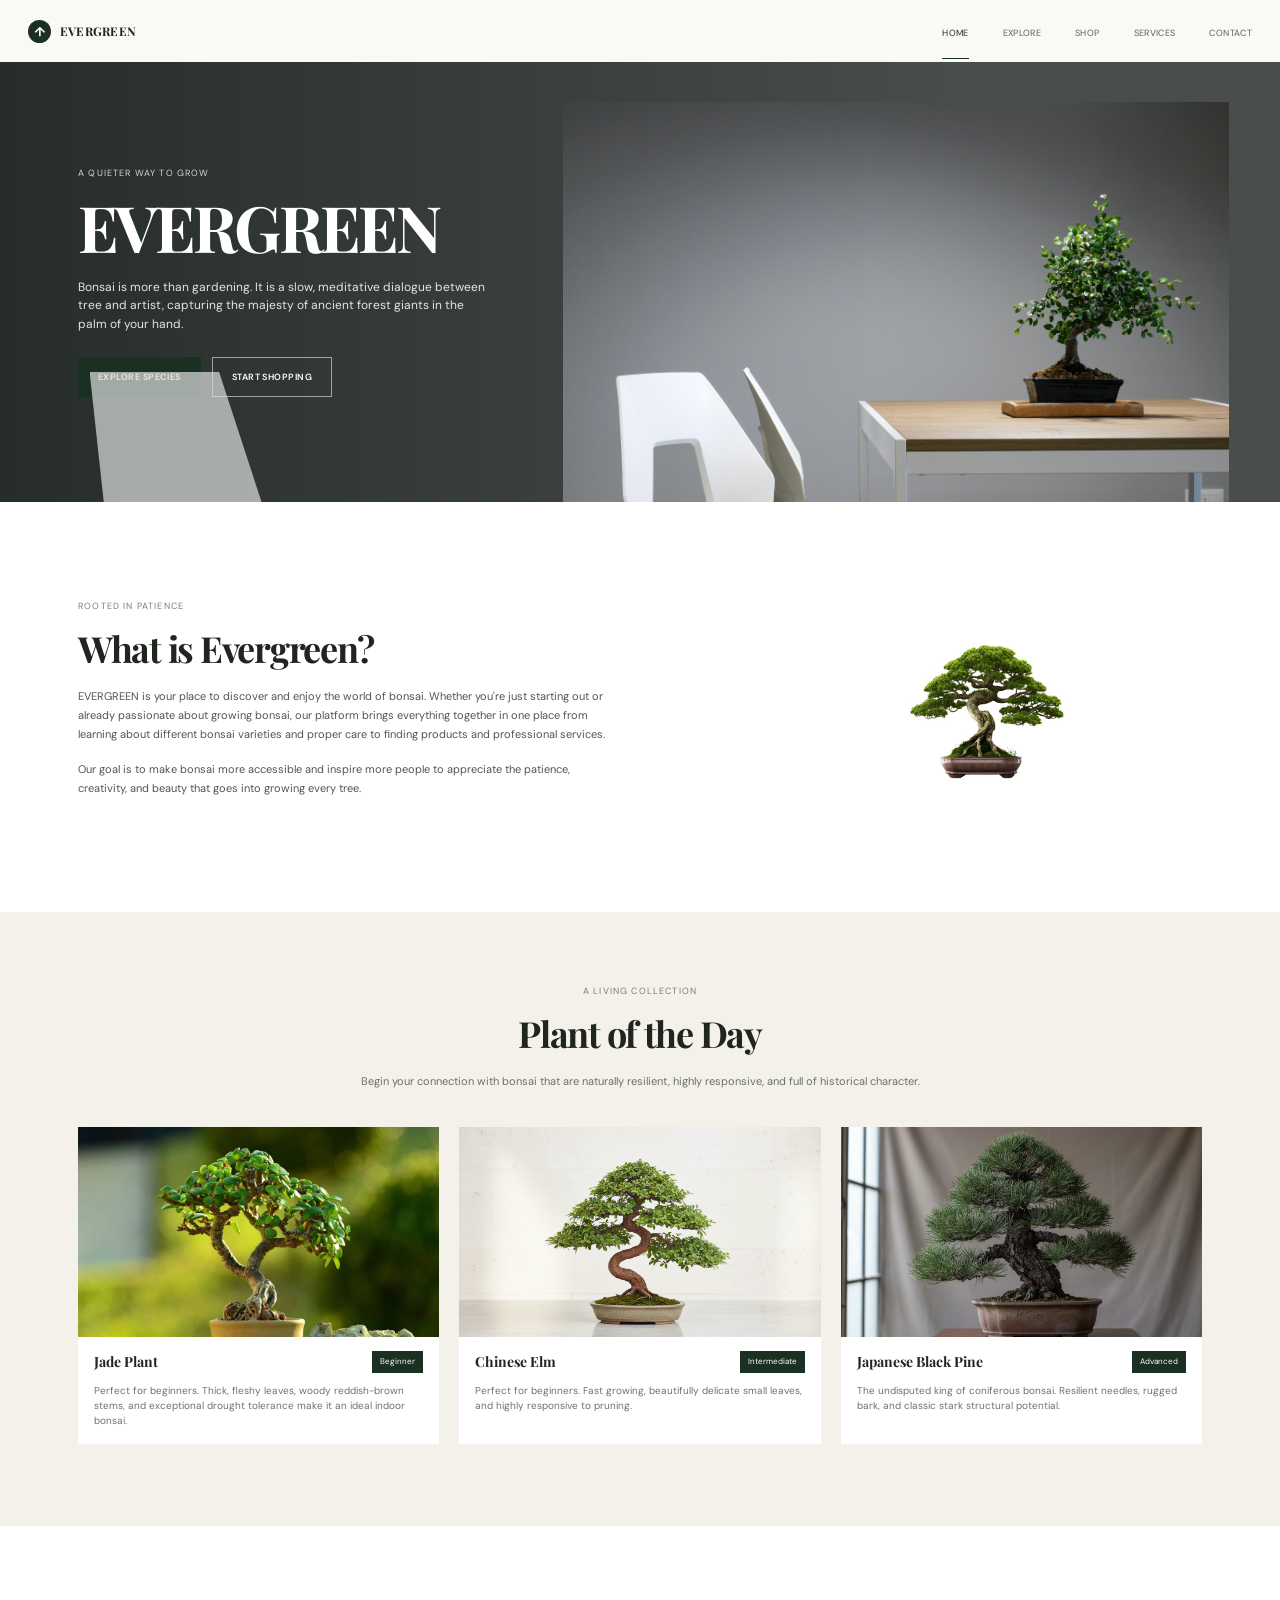
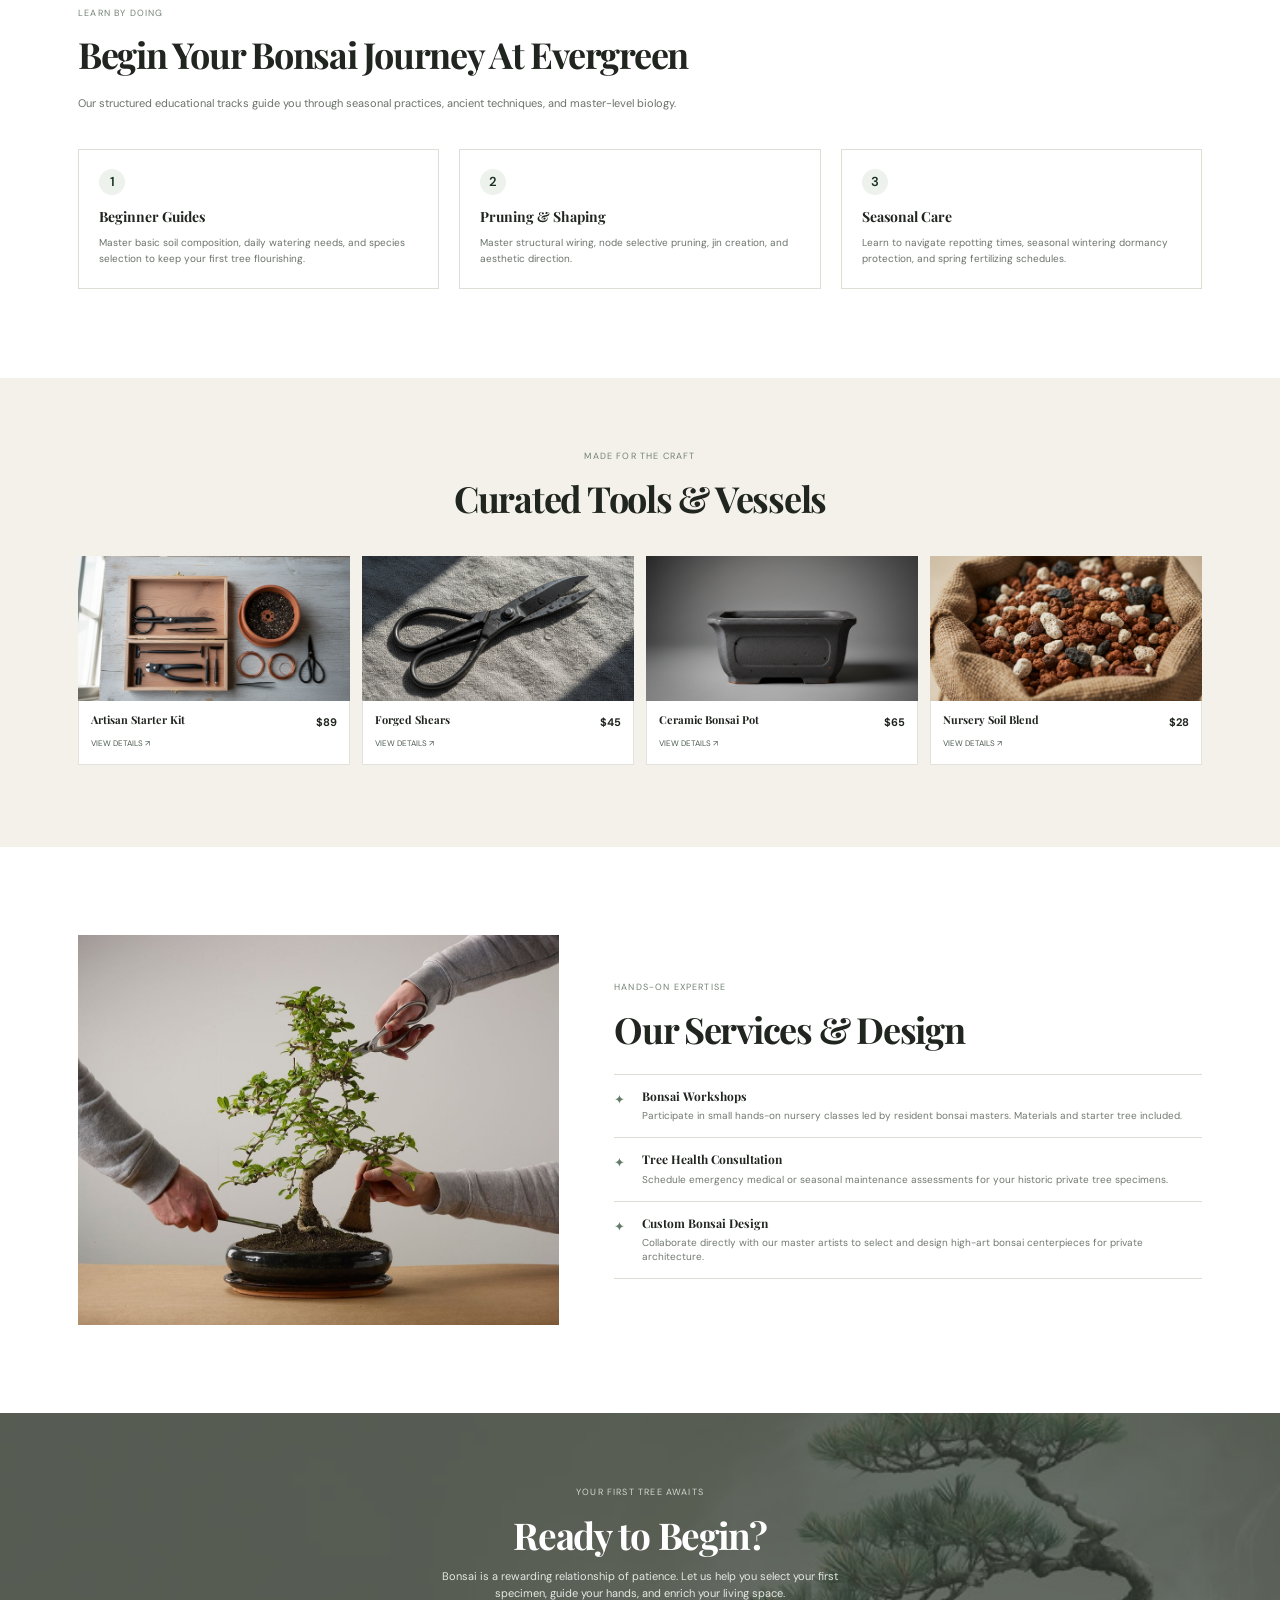
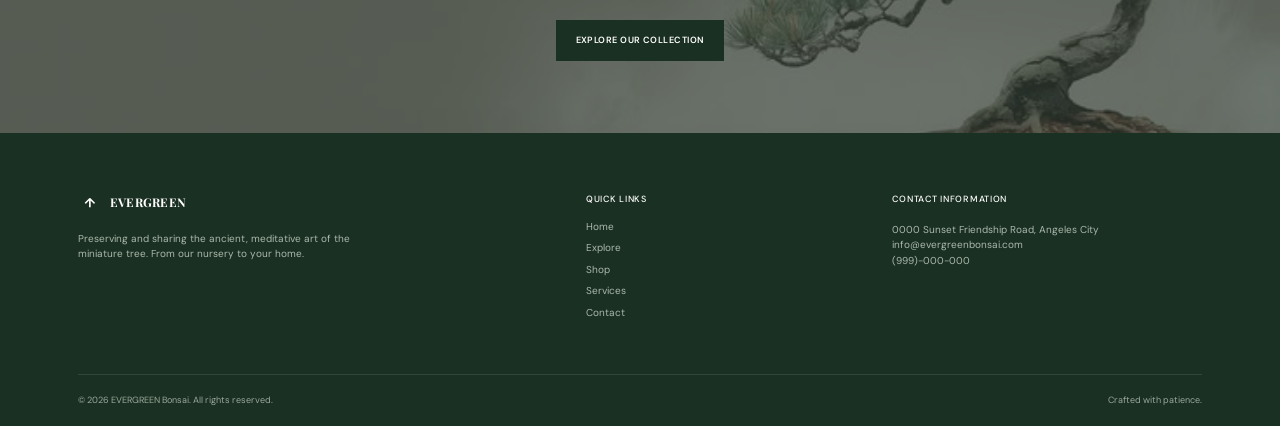
==== index.html @ f204b6bc "Initial commit" ====
<!doctype html>
<html lang="en">
<head>
  <meta charset="UTF-8">
  <meta name="viewport" content="width=device-width, initial-scale=1.0">
  <meta name="description" content="Evergreen Bonsai — thoughtful plants, tools, and guidance for every bonsai journey.">
  <title>Evergreen — Bonsai, thoughtfully grown</title>
  <link rel="preconnect" href="https://fonts.googleapis.com">
  <link rel="preconnect" href="https://fonts.gstatic.com" crossorigin>
  <link href="https://fonts.googleapis.com/css2?family=DM+Sans:wght@400;500;600&family=Playfair+Display:wght@600;700&display=swap" rel="stylesheet">
  <link rel="stylesheet" href="styles.css">
</head>
<body>
  <header class="site-header">
    <a class="brand" href="#top" aria-label="Evergreen home">
      <span class="brand-mark" aria-hidden="true">↗</span>
      <span>EVERGREEN</span>
    </a>
    <button class="menu-toggle" type="button" aria-expanded="false" aria-controls="main-nav">
      <span></span><span></span><span></span><span class="sr-only">Open menu</span>
    </button>
    <nav id="main-nav" class="main-nav" aria-label="Primary navigation">
      <a class="active" href="#top">Home</a>
      <a href="explore.html">Explore</a>
      <a href="#shop">Shop</a>
      <a href="#services">Services</a>
      <a href="#contact">Contact</a>
    </nav>
  </header>

  <main id="top">
    <section class="hero">
      <div class="hero-content wrap">
        <p class="eyebrow">A quieter way to grow</p>
        <h1>EVERGREEN</h1>
        <p class="hero-copy">Bonsai is more than gardening. It is a slow, meditative dialogue between tree and artist, capturing the majesty of ancient forest giants in the palm of your hand.</p>
        <div class="button-row">
          <a class="button button-primary" href="explore.html">Explore species</a>
          <a class="button button-outline-light" href="#shop">Start shopping</a>
        </div>
      </div>
      <div class="hero-image" role="img" aria-label="A mature bonsai tree on a wooden table"></div>
      <div class="hero-chair" aria-hidden="true"></div>
    </section>

    <section id="explore" class="intro section wrap reveal">
      <div>
        <p class="eyebrow dark">Rooted in patience</p>
        <h2>What is Evergreen?</h2>
        <p>EVERGREEN is your place to discover and enjoy the world of bonsai. Whether you're just starting out or already passionate about growing bonsai, our platform brings everything together in one place from learning about different bonsai varieties and proper care to finding products and professional services.</p>
        <p>Our goal is to make bonsai more accessible and inspire more people to appreciate the patience, creativity, and beauty that goes into growing every tree.</p>
      </div>
      <div class="intro-tree"><img src="img/home/Evergreen1.jpg" alt="Traditional bonsai tree illustration"></div>
    </section>

    <section class="plants section section-tint reveal">
      <div class="wrap">
        <div class="section-heading centered">
          <p class="eyebrow dark">A living collection</p>
          <h2>Plant of the Day</h2>
          <p>Begin your connection with bonsai that are naturally resilient, highly responsive, and full of historical character.</p>
        </div>
        <div class="plant-grid">
          <article class="plant-card">
            <div class="card-image"><img src="img/home/JadePlant.png" alt="Jade plant bonsai"></div>
            <div class="card-body"><div class="card-title"><h3>Jade Plant</h3><span>Beginner</span></div><p>Perfect for beginners. Thick, fleshy leaves, woody reddish-brown stems, and exceptional drought tolerance make it an ideal indoor bonsai.</p></div>
          </article>
          <article class="plant-card">
            <div class="card-image"><img src="img/home/Chinese-Elm.png" alt="Chinese elm bonsai"></div>
            <div class="card-body"><div class="card-title"><h3>Chinese Elm</h3><span>Intermediate</span></div><p>Perfect for beginners. Fast growing, beautifully delicate small leaves, and highly responsive to pruning.</p></div>
          </article>
          <article class="plant-card">
            <div class="card-image"><img src="img/home/JapaneseBlackPine.png" alt="Japanese black pine bonsai"></div>
            <div class="card-body"><div class="card-title"><h3>Japanese Black Pine</h3><span>Advanced</span></div><p>The undisputed king of coniferous bonsai. Resilient needles, rugged bark, and classic stark structural potential.</p></div>
          </article>
        </div>
      </div>
    </section>

    <section class="journey section wrap reveal">
      <div class="section-heading">
        <p class="eyebrow dark">Learn by doing</p>
        <h2>Begin Your Bonsai Journey At Evergreen</h2>
        <p>Our structured educational tracks guide you through seasonal practices, ancient techniques, and master-level biology.</p>
      </div>
      <div class="steps">
        <article class="step"><span class="step-number">1</span><h3>Beginner Guides</h3><p>Master basic soil composition, daily watering needs, and species selection to keep your first tree flourishing.</p></article>
        <article class="step"><span class="step-number">2</span><h3>Pruning &amp; Shaping</h3><p>Master structural wiring, node selective pruning, jin creation, and aesthetic direction.</p></article>
        <article class="step"><span class="step-number">3</span><h3>Seasonal Care</h3><p>Learn to navigate repotting times, seasonal wintering dormancy protection, and spring fertilizing schedules.</p></article>
      </div>
    </section>

    <section id="shop" class="shop section section-tint reveal">
      <div class="wrap">
        <div class="section-heading centered"><p class="eyebrow dark">Made for the craft</p><h2>Curated Tools &amp; Vessels</h2></div>
        <div class="product-grid">
          <article class="product-card"><img src="img/home/ArtisanKit.png" alt="Artisan bonsai starter kit"><div><h3>Artisan Starter Kit</h3><strong>$89</strong><small>View details ↗</small></div></article>
          <article class="product-card"><img src="img/home/ForgedShears.png" alt="Forged bonsai shears"><div><h3>Forged Shears</h3><strong>$45</strong><small>View details ↗</small></div></article>
          <article class="product-card"><img src="img/home/CeramicPot.png" alt="Ceramic bonsai pot"><div><h3>Ceramic Bonsai Pot</h3><strong>$65</strong><small>View details ↗</small></div></article>
          <article class="product-card"><img src="img/home/NurserySoil.png" alt="Nursery soil blend"><div><h3>Nursery Soil Blend</h3><strong>$28</strong><small>View details ↗</small></div></article>
        </div>
      </div>
    </section>

    <section id="services" class="services section wrap reveal">
      <div class="service-photo"><img src="img/home/Evergreen2.png" alt="Hands carefully trimming a bonsai"></div>
      <div class="service-copy"><p class="eyebrow dark">Hands-on expertise</p><h2>Our Services &amp; Design</h2>
        <div class="service-list">
          <article><span aria-hidden="true">✦</span><div><h3>Bonsai Workshops</h3><p>Participate in small hands-on nursery classes led by resident bonsai masters. Materials and starter tree included.</p></div></article>
          <article><span aria-hidden="true">✦</span><div><h3>Tree Health Consultation</h3><p>Schedule emergency medical or seasonal maintenance assessments for your historic private tree specimens.</p></div></article>
          <article><span aria-hidden="true">✦</span><div><h3>Custom Bonsai Design</h3><p>Collaborate directly with our master artists to select and design high-art bonsai centerpieces for private architecture.</p></div></article>
        </div>
      </div>
    </section>

    <section class="cta reveal">
      <div class="cta-overlay"></div><img src="img/home/Evergreen3.jpg" alt="" aria-hidden="true">
      <div class="cta-content"><p class="eyebrow">Your first tree awaits</p><h2>Ready to Begin?</h2><p>Bonsai is a rewarding relationship of patience. Let us help you select your first specimen, guide your hands, and enrich your living space.</p><a class="button button-primary" href="#shop">Explore our collection</a></div>
    </section>
  </main>

  <footer id="contact" class="site-footer">
    <div class="wrap footer-grid">
      <div><a class="brand footer-brand" href="#top"><span class="brand-mark" aria-hidden="true">↗</span><span>EVERGREEN</span></a><p>Preserving and sharing the ancient, meditative art of the miniature tree. From our nursery to your home.</p></div>
      <div><h3>Quick links</h3><a href="#top">Home</a><a href="explore.html">Explore</a><a href="#shop">Shop</a><a href="#services">Services</a><a href="#contact">Contact</a></div>
      <div><h3>Contact information</h3><p>0000 Sunset Friendship Road, Angeles City<br>info@evergreenbonsai.com<br>(999)-000-000</p></div>
    </div>
    <div class="wrap footer-bottom"><span>© <span id="year"></span> EVERGREEN Bonsai. All rights reserved.</span><span>Crafted with patience.</span></div>
  </footer>
  <script src="script.js"></script>
</body>
</html>
---- styles.css ----
:root{--green:#1a3022;--green-2:#263c2d;--ink:#20251f;--cream:#f4f1ea;--line:#deded5;--muted:#667069;--serif:"Playfair Display",Georgia,serif;--sans:"DM Sans",Arial,sans-serif}
*{box-sizing:border-box}html{scroll-behavior:smooth}body{margin:0;color:var(--ink);font:13px/1.65 var(--sans);background:#fff}img{display:block;max-width:100%}a{color:inherit;text-decoration:none}.wrap{width:min(1124px,calc(100% - 56px));margin-inline:auto}.sr-only{position:absolute;width:1px;height:1px;padding:0;margin:-1px;overflow:hidden;clip:rect(0,0,0,0);white-space:nowrap;border:0}
.site-header{height:62px;display:flex;align-items:center;justify-content:space-between;padding:0 max(28px,calc((100vw - 1240px)/2));background:#f9f9f5;position:relative;z-index:10}.brand{display:flex;align-items:center;gap:9px;font:700 12px var(--serif);letter-spacing:.02em}.brand-mark{display:grid;place-items:center;width:23px;height:23px;border-radius:50%;background:var(--green);color:#fff;font:700 13px var(--sans);transform:rotate(-45deg)}.main-nav{display:flex;gap:34px;text-transform:uppercase;font-size:9px;letter-spacing:.04em;color:#57615a}.main-nav a{padding:23px 0 18px;border-bottom:1px solid transparent}.main-nav a.active,.main-nav a:hover{color:var(--green);border-color:var(--green)}.menu-toggle{display:none;background:none;border:0}
.hero{height:440px;background:#4b504e;position:relative;overflow:hidden;color:#fff}.hero:after{content:"";position:absolute;inset:0;background:linear-gradient(90deg,rgba(16,23,19,.62),rgba(22,31,25,.05) 75%);z-index:1}.hero-content{position:relative;z-index:3;padding-top:104px}.eyebrow{text-transform:uppercase;letter-spacing:.13em;font-size:9px;color:#d1d8ce;margin:0 0 14px}.eyebrow.dark{color:#738276}.hero h1{font:700 clamp(42px,5vw,68px)/1 var(--serif);letter-spacing:-.045em;margin:0 0 19px}.hero-copy{max-width:415px;color:#e4e7e2;font-size:12px;line-height:1.55;margin:0 0 23px}.button-row{display:flex;gap:11px}.button{display:inline-flex;align-items:center;justify-content:center;text-transform:uppercase;letter-spacing:.05em;font-size:9px;font-weight:600;padding:12px 19px;min-height:36px}.button-primary{background:var(--green);color:#fff;border:1px solid var(--green)}.button-primary:hover{background:#2b4936}.button-outline-light{border:1px solid rgba(255,255,255,.55);color:#fff}.hero-image{position:absolute;z-index:2;right:4%;bottom:0;width:52%;height:91%;background:url("img/home/Home.jpg") center/cover no-repeat}.hero-chair{position:absolute;z-index:3;left:7%;bottom:-40px;width:185px;height:170px;background:rgba(220,222,221,.7);clip-path:polygon(0 0,70% 0,100% 100%,10% 100%)}.section{padding-block:80px}h2{font:700 clamp(27px,3vw,36px)/1.15 var(--serif);letter-spacing:-.035em;margin:0 0 18px}h3{font:700 14px/1.3 var(--serif);margin:0}.intro{display:grid;grid-template-columns:1.15fr .85fr;align-items:center;gap:90px;min-height:375px}.intro p:not(.eyebrow){max-width:535px;color:#4e574f;font-size:11px;line-height:1.7;margin:0 0 17px}.intro-tree{height:250px;display:grid;place-items:center}.intro-tree img{height:235px;object-fit:contain}
.section-tint{background:var(--cream)}.section-heading{margin-bottom:37px}.section-heading>p:last-child{color:#687268;margin:0;max-width:640px;font-size:11px}.centered{text-align:center}.centered>p:last-child{margin-inline:auto}.plants{padding-block:72px 82px}.plant-grid{display:grid;grid-template-columns:repeat(3,1fr);gap:20px}.plant-card,.product-card{background:#fff}.card-image{height:210px;overflow:hidden}.card-image img{width:100%;height:100%;object-fit:cover}.card-body{padding:14px 16px 16px}.card-title{display:flex;justify-content:space-between;align-items:center;gap:10px}.card-title span{background:var(--green);color:#fff;padding:4px 8px;font-size:8px}.card-body p{color:#6b736c;font-size:10px;line-height:1.5;margin:10px 0 0}.journey{padding-block:80px 89px}.steps{display:grid;grid-template-columns:repeat(3,1fr);gap:20px}.step{border:1px solid var(--line);padding:19px 20px 22px;min-height:125px}.step-number{display:grid;place-items:center;width:26px;height:26px;border-radius:50%;background:#edf2ed;color:var(--green);font-weight:600;margin-bottom:13px}.step p{font-size:10px;line-height:1.55;color:#6b736c;margin:9px 0 0}.shop{padding-block:71px 82px}.product-grid{display:grid;grid-template-columns:repeat(4,1fr);gap:12px}.product-card img{width:100%;height:145px;object-fit:cover}.product-card>div{position:relative;padding:12px 12px 14px;border:1px solid #e4e2dc;border-top:0}.product-card h3{font-size:11px}.product-card strong{position:absolute;right:12px;top:12px;font-size:11px}.product-card small{display:block;font-size:8px;text-transform:uppercase;margin-top:9px;color:#4c5c50}.services{display:grid;grid-template-columns:.9fr 1.1fr;gap:55px;align-items:center;padding-block:88px}.service-photo img{width:100%;height:390px;object-fit:cover}.service-copy h2{margin-bottom:23px}.service-list article{display:grid;grid-template-columns:20px 1fr;gap:8px;padding:14px 0;border-bottom:1px solid var(--line)}.service-list article:first-child{border-top:1px solid var(--line)}.service-list span{color:#627c67;font-size:13px}.service-list h3{font-size:12px}.service-list p{color:#717971;font-size:10px;line-height:1.4;margin:5px 0 0}
.cta{height:320px;position:relative;overflow:hidden;background:#667064;color:#fff;display:grid;place-items:center;text-align:center}.cta>img{position:absolute;inset:0;width:100%;height:100%;object-fit:cover;object-position:center 55%;opacity:.7}.cta-overlay{position:absolute;inset:0;background:rgba(35,49,39,.57);z-index:1}.cta-content{position:relative;z-index:2;max-width:500px;padding:30px}.cta h2{font-size:37px;margin-bottom:12px}.cta p:not(.eyebrow){font-size:11px;line-height:1.5;color:#e4e9e3;margin:0 auto 19px}.site-footer{background:var(--green);color:#dce4db;padding-top:58px}.footer-grid{display:grid;grid-template-columns:1.35fr .7fr 1fr;gap:90px;padding-bottom:48px}.footer-brand{color:#fff}.footer-grid p{color:#acb9ad;font-size:10px;line-height:1.55;max-width:280px;margin-top:17px}.footer-grid h3{text-transform:uppercase;font:500 9px var(--sans);letter-spacing:.08em;color:#fff;margin:2px 0 14px}.footer-grid>div:nth-child(2) a{display:block;color:#acb9ad;font-size:10px;margin:5px 0}.footer-bottom{border-top:1px solid rgba(255,255,255,.1);display:flex;justify-content:space-between;padding-block:18px;color:#9ba99d;font-size:9px}.reveal{opacity:0;transform:translateY(18px);transition:opacity .65s ease,transform .65s ease}.reveal.visible{opacity:1;transform:none}
@media(max-width:800px){.wrap{width:min(100% - 40px,580px)}.site-header{height:58px;padding-inline:20px}.menu-toggle{display:flex;flex-direction:column;gap:4px;padding:8px;cursor:pointer}.menu-toggle span:not(.sr-only){width:21px;height:1px;background:var(--green)}.main-nav{display:none;position:absolute;top:58px;left:0;right:0;padding:10px 20px 17px;background:#f9f9f5;box-shadow:0 8px 16px #0001;flex-direction:column;gap:0}.main-nav.open{display:flex}.main-nav a{padding:10px 0}.hero{height:580px}.hero-image{width:100%;height:61%;right:0;opacity:.9}.hero-content{padding-top:70px}.hero-chair{left:-25px}.intro{grid-template-columns:1fr;gap:20px;padding-block:62px}.intro-tree{height:200px}.intro-tree img{height:200px}.section{padding-block:62px}.plants{padding-block:58px 66px}.plant-grid,.steps{grid-template-columns:1fr;gap:16px}.card-image{height:250px}.journey{padding-block:63px}.product-grid{grid-template-columns:repeat(2,1fr);gap:13px}.product-card img{height:155px}.services{grid-template-columns:1fr;gap:35px;padding-block:63px}.service-photo img{height:300px}.cta{height:345px}.footer-grid{grid-template-columns:1fr 1fr;gap:35px}.footer-grid>div:first-child{grid-column:1/-1}.footer-bottom{gap:10px;flex-direction:column}}
@media(max-width:420px){h2{font-size:28px}.hero h1{font-size:46px}.hero-copy{max-width:310px}.product-grid{grid-template-columns:1fr}.product-card img{height:190px}.footer-grid{grid-template-columns:1fr}.footer-grid>div:first-child{grid-column:auto}.footer-bottom{font-size:8px}}
.explore-page{background:#faf9f5}.explore-heading{padding-block:73px 34px}.explore-heading h1{font:700 clamp(31px,4vw,40px)/1.15 var(--serif);letter-spacing:-.035em;margin:0 0 10px}.explore-heading>p:last-child{color:#687268;font-size:12px;margin:0;max-width:980px}.explore-catalog{border-top:1px solid #ebe9e2;background:#f4f2ec;padding-block:0 63px}.filter-bar{display:flex;gap:12px;padding-block:24px 55px}.filter-button{border:1px solid #d8d7d1;background:#fff;border-radius:2px;padding:9px 18px;font:500 10px var(--sans);cursor:pointer}.filter-button:hover,.filter-button.active{background:var(--green);color:#fff;border-color:var(--green)}.species-grid{display:grid;grid-template-columns:repeat(4,1fr);gap:25px 23px}.species-card{background:#fff;border:1px solid #dddcd6;border-radius:6px;overflow:hidden}.species-card[hidden]{display:none}.species-card>img{width:100%;height:218px;object-fit:cover}.species-card>div{padding:19px 18px 16px}.species-card h2{font:700 15px/1.25 var(--serif);letter-spacing:0;margin:0 0 10px}.species-card p{font-size:10px;line-height:1.55;color:#6a736b;min-height:64px;margin:0 0 14px}.species-card a{display:block;border-top:1px solid #e7e5df;padding-top:13px;font-size:9px;font-weight:600}.species-card a span{font-size:15px;vertical-align:-1px;margin-left:4px}.explore-page .site-footer{padding-top:58px}.explore-page .footer-grid{grid-template-columns:1.35fr .7fr .7fr 1.25fr}.explore-page .footer-grid>div:nth-child(3) a{display:block;color:#acb9ad;font-size:10px;margin:5px 0}
@media(max-width:800px){.explore-heading{padding-block:55px 30px}.filter-bar{padding-bottom:35px;overflow-x:auto}.filter-button{white-space:nowrap}.species-grid{grid-template-columns:repeat(2,1fr);gap:16px}.species-card>img{height:210px}.explore-page .footer-grid{grid-template-columns:1fr 1fr}.explore-page .footer-grid>div:first-child{grid-column:1/-1}}
@media(max-width:520px){.species-grid{grid-template-columns:1fr}.species-card>img{height:250px}.explore-page .footer-grid{grid-template-columns:1fr}.explore-page .footer-grid>div:first-child{grid-column:auto}}
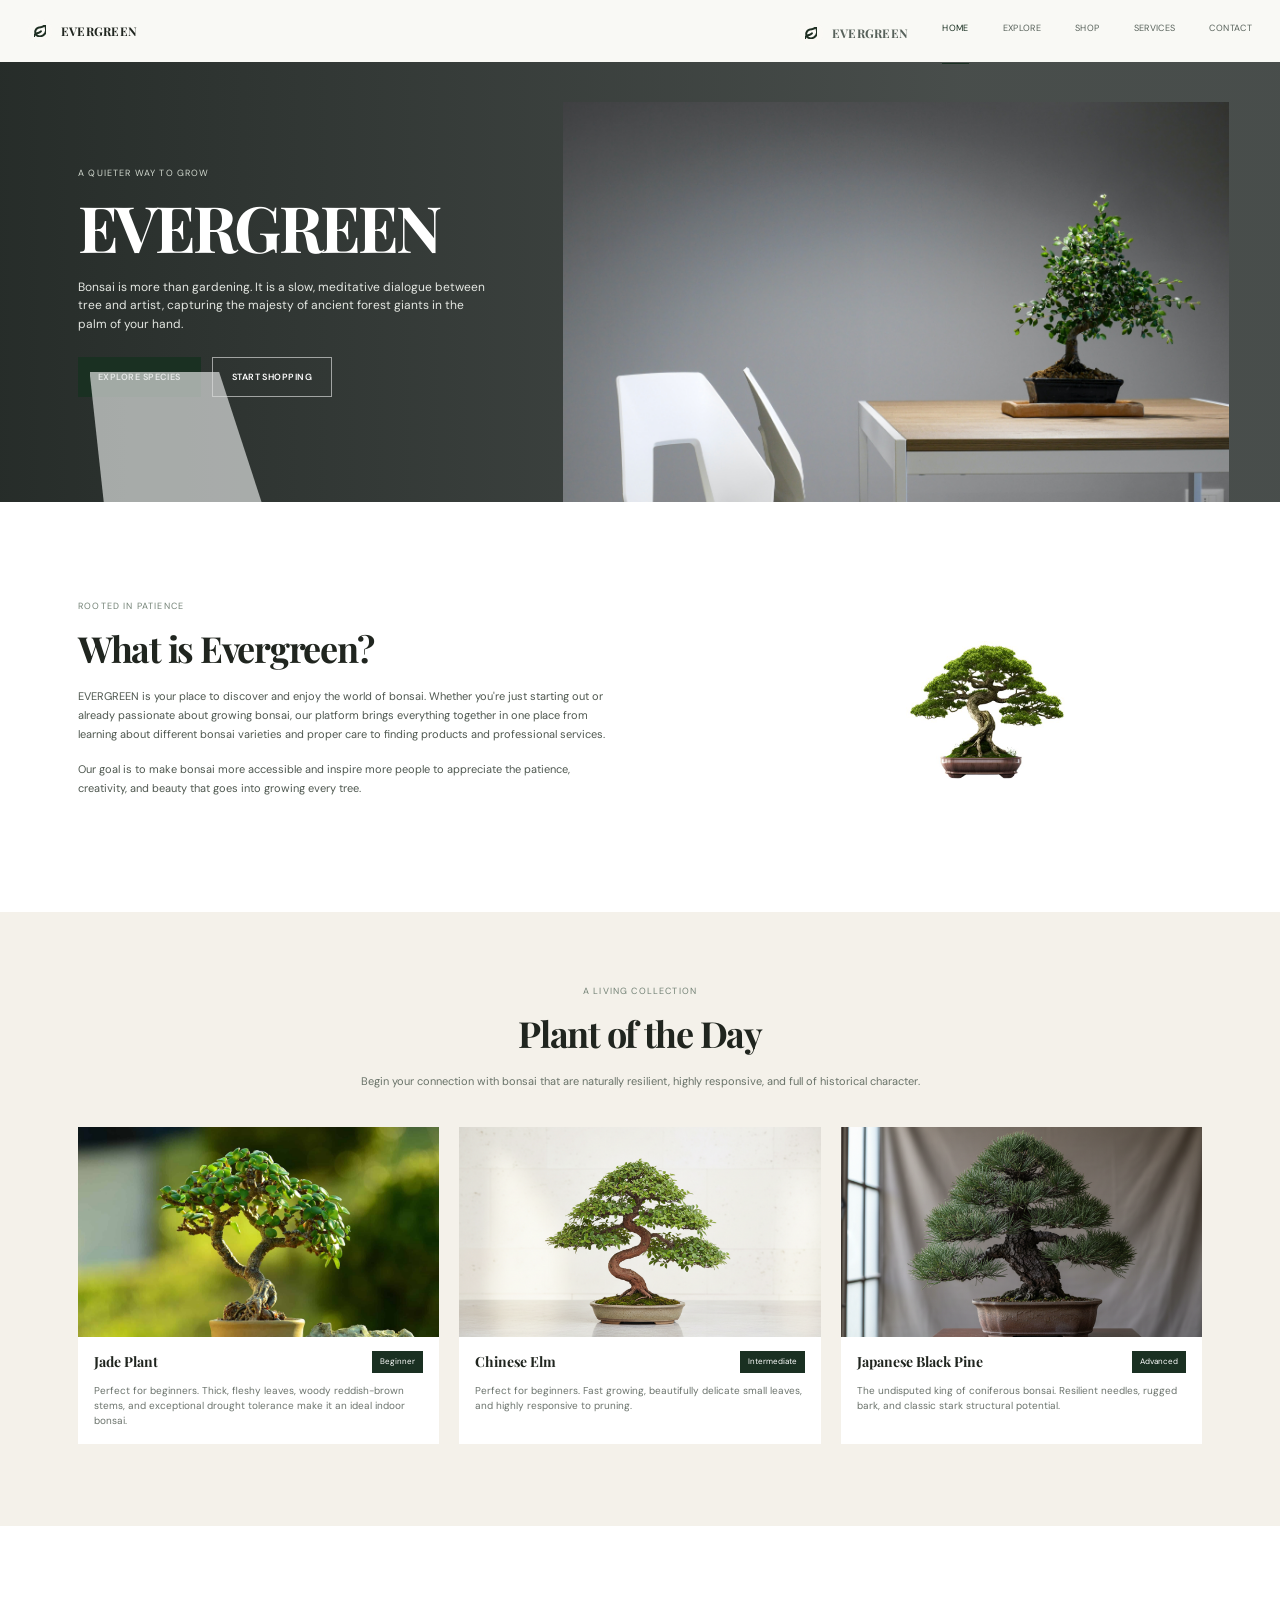
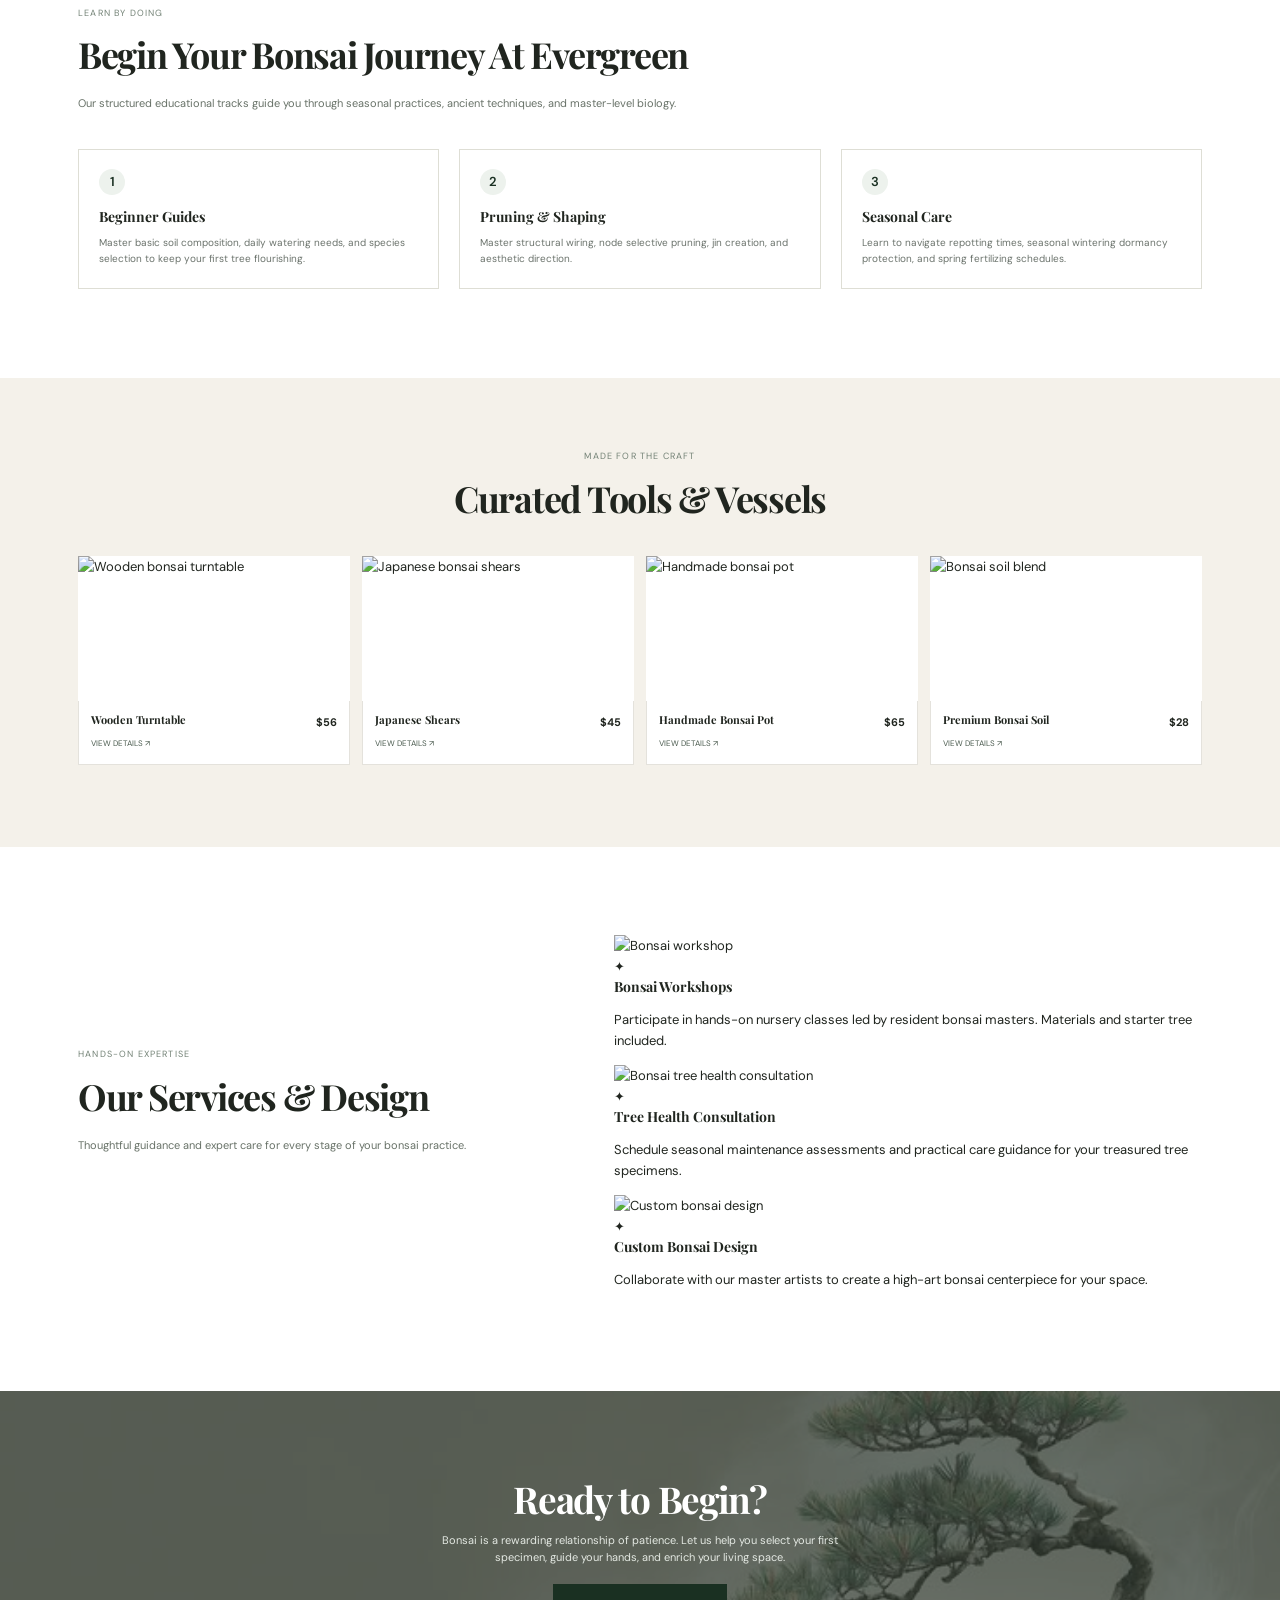
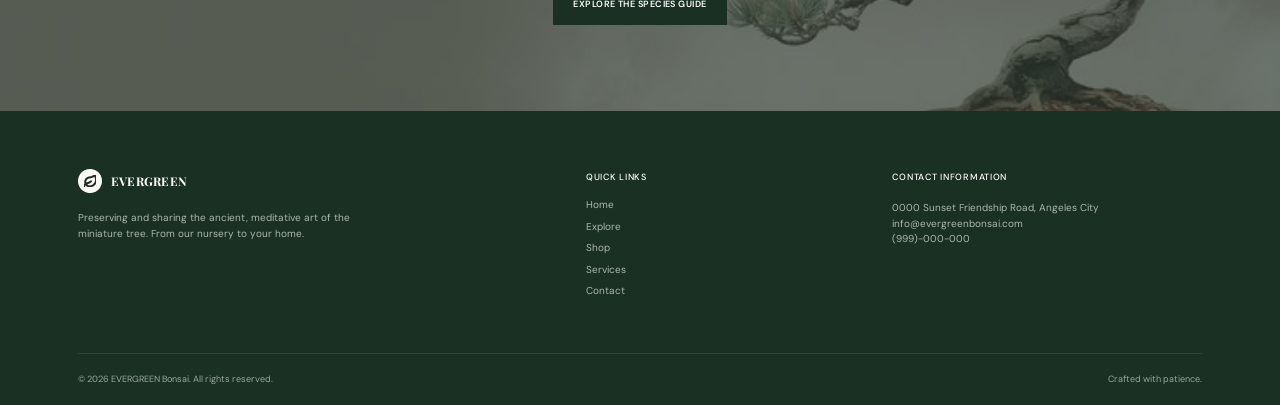
==== commit 92cf9672: "Add index html" ====
--- a/index.html
+++ b/index.html
@@ -12,19 +12,17 @@
 </head>
 <body>
   <header class="site-header">
-    <a class="brand" href="#top" aria-label="Evergreen home">
-      <span class="brand-mark" aria-hidden="true">↗</span>
-      <span>EVERGREEN</span>
-    </a>
+    <a class="brand" href="#top" aria-label="Evergreen home"><img src="img/home/logo.png" alt=""><span>EVERGREEN</span></a>
     <button class="menu-toggle" type="button" aria-expanded="false" aria-controls="main-nav">
       <span></span><span></span><span></span><span class="sr-only">Open menu</span>
     </button>
     <nav id="main-nav" class="main-nav" aria-label="Primary navigation">
+      <a class="mobile-nav-brand brand" href="#top" aria-label="Evergreen home"><img src="img/home/logo.png" alt=""><span>EVERGREEN</span></a>
       <a class="active" href="#top">Home</a>
       <a href="explore.html">Explore</a>
-      <a href="#shop">Shop</a>
-      <a href="#services">Services</a>
-      <a href="#contact">Contact</a>
+      <a href="shop.html">Shop</a>
+      <a href="services.html">Services</a>
+      <a href="contact.html">Contact</a>
     </nav>
   </header>
 
@@ -36,7 +34,7 @@
         <p class="hero-copy">Bonsai is more than gardening. It is a slow, meditative dialogue between tree and artist, capturing the majesty of ancient forest giants in the palm of your hand.</p>
         <div class="button-row">
           <a class="button button-primary" href="explore.html">Explore species</a>
-          <a class="button button-outline-light" href="#shop">Start shopping</a>
+          <a class="button button-outline-light" href="shop.html">Start shopping</a>
         </div>
       </div>
       <div class="hero-image" role="img" aria-label="A mature bonsai tree on a wooden table"></div>
@@ -94,39 +92,37 @@
       <div class="wrap">
         <div class="section-heading centered"><p class="eyebrow dark">Made for the craft</p><h2>Curated Tools &amp; Vessels</h2></div>
         <div class="product-grid">
-          <article class="product-card"><img src="img/home/ArtisanKit.png" alt="Artisan bonsai starter kit"><div><h3>Artisan Starter Kit</h3><strong>$89</strong><small>View details ↗</small></div></article>
-          <article class="product-card"><img src="img/home/ForgedShears.png" alt="Forged bonsai shears"><div><h3>Forged Shears</h3><strong>$45</strong><small>View details ↗</small></div></article>
-          <article class="product-card"><img src="img/home/CeramicPot.png" alt="Ceramic bonsai pot"><div><h3>Ceramic Bonsai Pot</h3><strong>$65</strong><small>View details ↗</small></div></article>
-          <article class="product-card"><img src="img/home/NurserySoil.png" alt="Nursery soil blend"><div><h3>Nursery Soil Blend</h3><strong>$28</strong><small>View details ↗</small></div></article>
+          <article class="product-card"><img src="img/shop/TurnTable.png" alt="Wooden bonsai turntable"><div><h3>Wooden Turntable</h3><strong>$56</strong><small>View details ↗</small></div></article>
+          <article class="product-card"><img src="img/shop/JapanaseShears.png" alt="Japanese bonsai shears"><div><h3>Japanese Shears</h3><strong>$45</strong><small>View details ↗</small></div></article>
+          <article class="product-card"><img src="img/shop/HandmadePot.png" alt="Handmade bonsai pot"><div><h3>Handmade Bonsai Pot</h3><strong>$65</strong><small>View details ↗</small></div></article>
+          <article class="product-card"><img src="img/shop/BonsaiSoil.png" alt="Bonsai soil blend"><div><h3>Premium Bonsai Soil</h3><strong>$28</strong><small>View details ↗</small></div></article>
         </div>
       </div>
     </section>
 
     <section id="services" class="services section wrap reveal">
-      <div class="service-photo"><img src="img/home/Evergreen2.png" alt="Hands carefully trimming a bonsai"></div>
-      <div class="service-copy"><p class="eyebrow dark">Hands-on expertise</p><h2>Our Services &amp; Design</h2>
-        <div class="service-list">
-          <article><span aria-hidden="true">✦</span><div><h3>Bonsai Workshops</h3><p>Participate in small hands-on nursery classes led by resident bonsai masters. Materials and starter tree included.</p></div></article>
-          <article><span aria-hidden="true">✦</span><div><h3>Tree Health Consultation</h3><p>Schedule emergency medical or seasonal maintenance assessments for your historic private tree specimens.</p></div></article>
-          <article><span aria-hidden="true">✦</span><div><h3>Custom Bonsai Design</h3><p>Collaborate directly with our master artists to select and design high-art bonsai centerpieces for private architecture.</p></div></article>
-        </div>
+      <div class="section-heading service-heading"><p class="eyebrow dark">Hands-on expertise</p><h2>Our Services &amp; Design</h2><p>Thoughtful guidance and expert care for every stage of your bonsai practice.</p></div>
+      <div class="service-grid">
+        <article class="service-card"><img src="img/services/Workshop.png" alt="Bonsai workshop"><div><span aria-hidden="true">✦</span><h3>Bonsai Workshops</h3><p>Participate in hands-on nursery classes led by resident bonsai masters. Materials and starter tree included.</p></div></article>
+        <article class="service-card"><img src="img/services/Consultation.png" alt="Bonsai tree health consultation"><div><span aria-hidden="true">✦</span><h3>Tree Health Consultation</h3><p>Schedule seasonal maintenance assessments and practical care guidance for your treasured tree specimens.</p></div></article>
+        <article class="service-card"><img src="img/services/Design.png" alt="Custom bonsai design"><div><span aria-hidden="true">✦</span><h3>Custom Bonsai Design</h3><p>Collaborate with our master artists to create a high-art bonsai centerpiece for your space.</p></div></article>
       </div>
     </section>
 
     <section class="cta reveal">
       <div class="cta-overlay"></div><img src="img/home/Evergreen3.jpg" alt="" aria-hidden="true">
-      <div class="cta-content"><p class="eyebrow">Your first tree awaits</p><h2>Ready to Begin?</h2><p>Bonsai is a rewarding relationship of patience. Let us help you select your first specimen, guide your hands, and enrich your living space.</p><a class="button button-primary" href="#shop">Explore our collection</a></div>
+      <div class="cta-content"><h2>Ready to Begin?</h2><p>Bonsai is a rewarding relationship of patience. Let us help you select your first specimen, guide your hands, and enrich your living space.</p><a class="button button-primary" href="explore.html">Explore the species guide</a></div>
     </section>
   </main>
 
   <footer id="contact" class="site-footer">
     <div class="wrap footer-grid">
-      <div><a class="brand footer-brand" href="#top"><span class="brand-mark" aria-hidden="true">↗</span><span>EVERGREEN</span></a><p>Preserving and sharing the ancient, meditative art of the miniature tree. From our nursery to your home.</p></div>
-      <div><h3>Quick links</h3><a href="#top">Home</a><a href="explore.html">Explore</a><a href="#shop">Shop</a><a href="#services">Services</a><a href="#contact">Contact</a></div>
+      <div><a class="brand footer-brand" href="#top"><img src="img/home/logo.png" alt=""><span>EVERGREEN</span></a><p>Preserving and sharing the ancient, meditative art of the miniature tree. From our nursery to your home.</p></div>
+      <div><h3>Quick links</h3><a href="#top">Home</a><a href="explore.html">Explore</a><a href="shop.html">Shop</a><a href="services.html">Services</a><a href="contact.html">Contact</a></div>
       <div><h3>Contact information</h3><p>0000 Sunset Friendship Road, Angeles City<br>info@evergreenbonsai.com<br>(999)-000-000</p></div>
     </div>
     <div class="wrap footer-bottom"><span>© <span id="year"></span> EVERGREEN Bonsai. All rights reserved.</span><span>Crafted with patience.</span></div>
   </footer>
   <script src="script.js"></script>
 </body>
-</html>+</html>
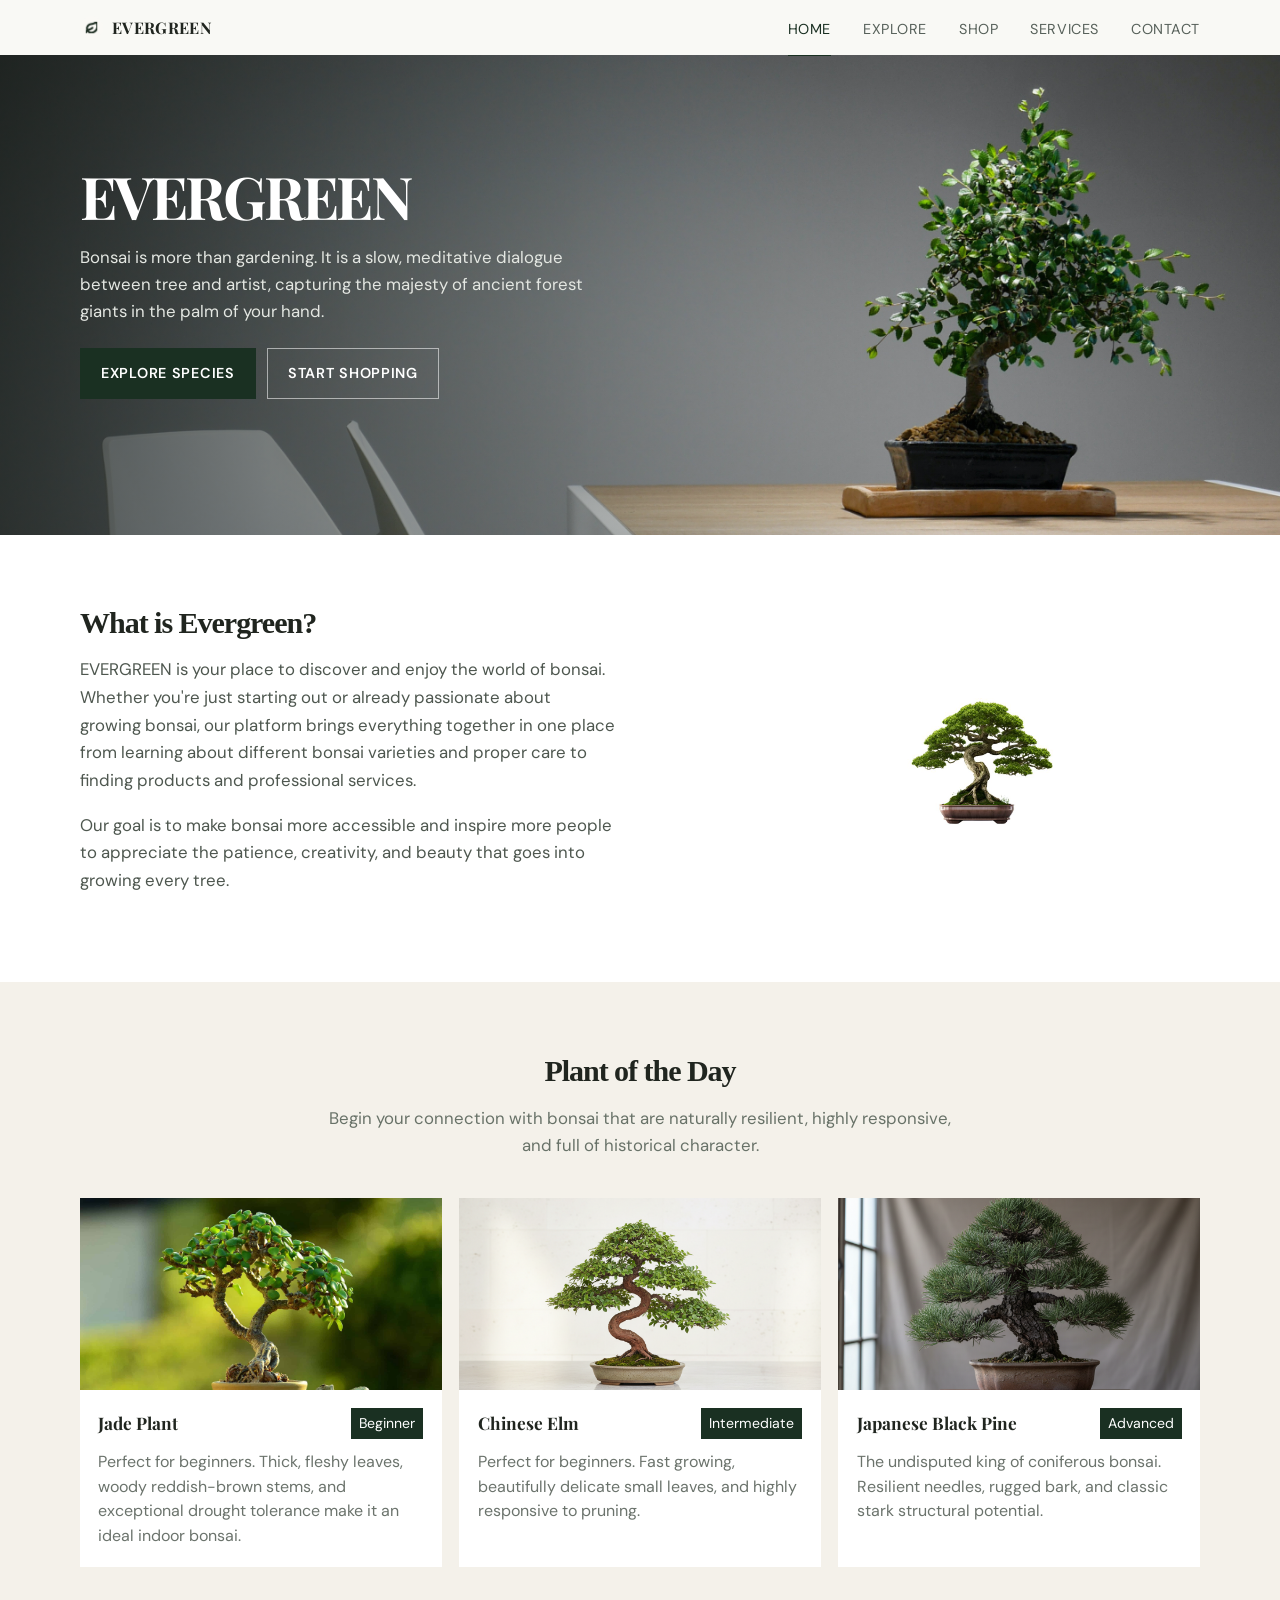
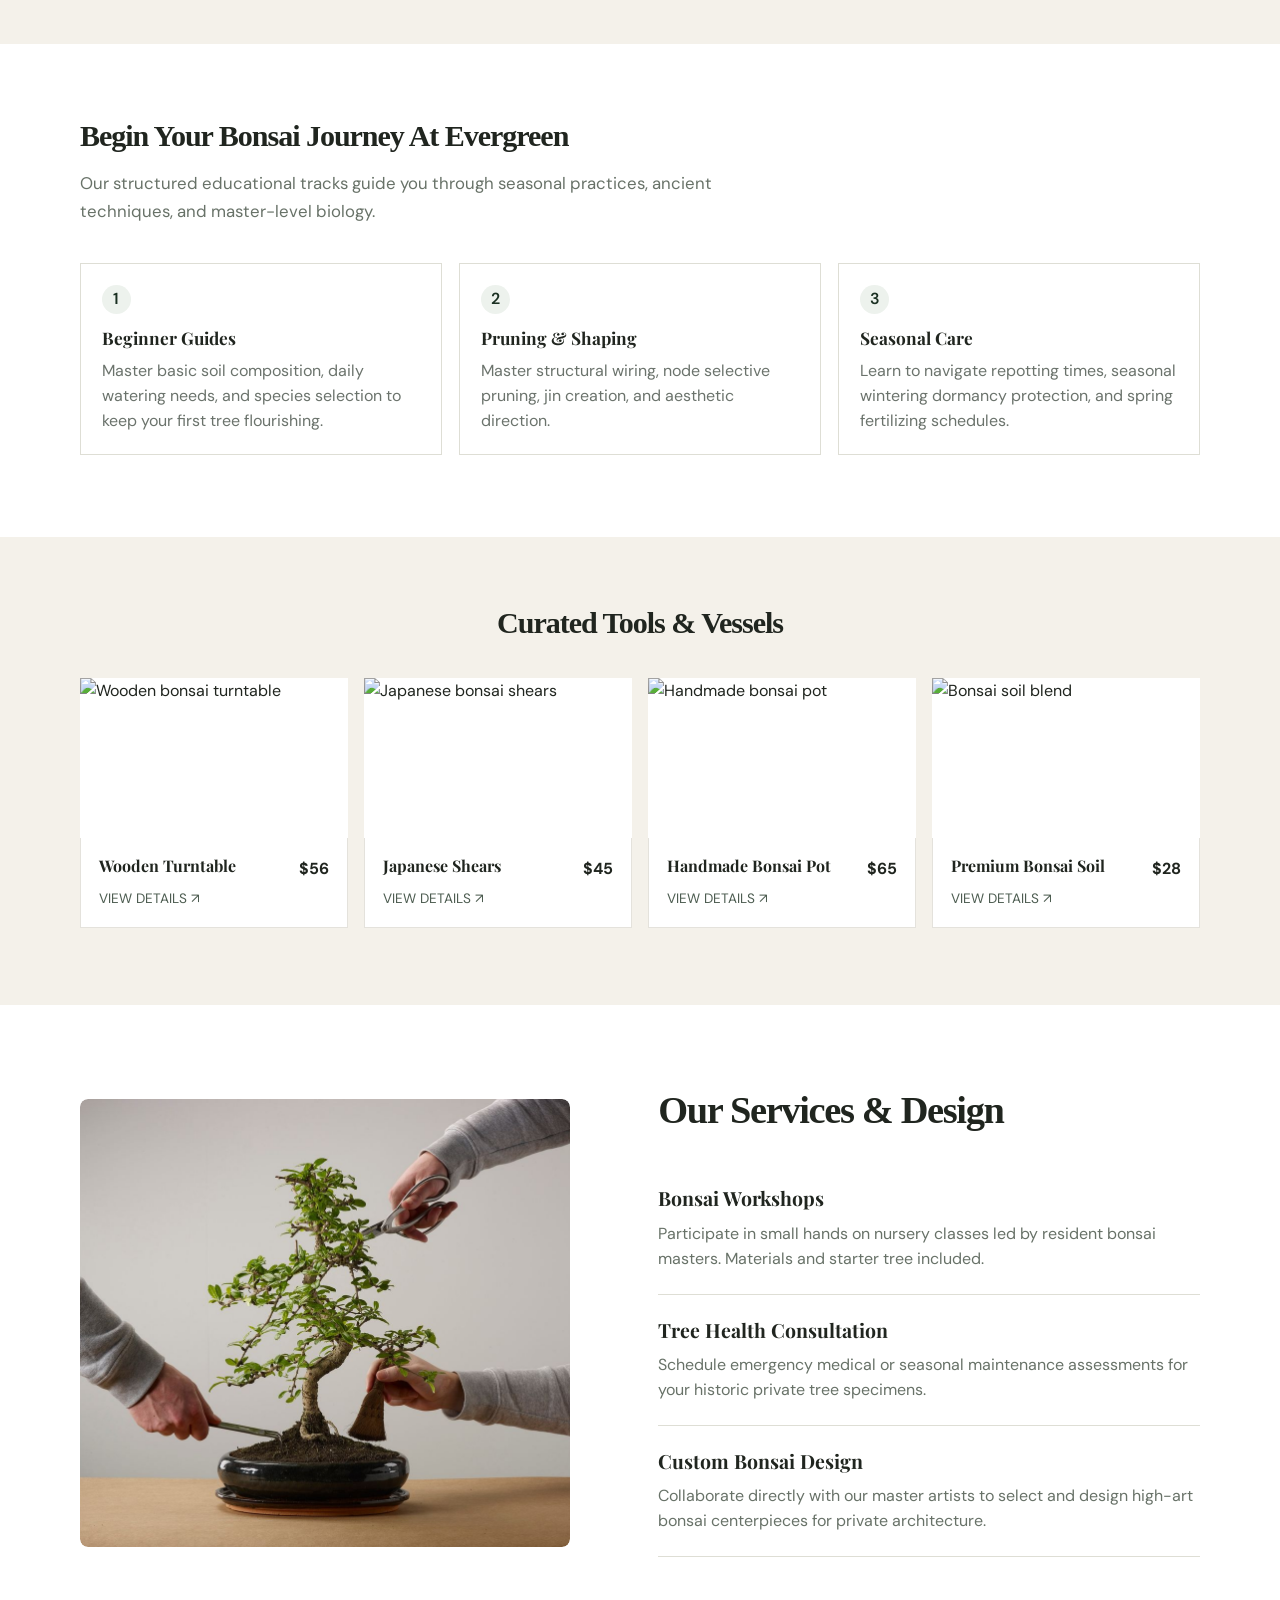
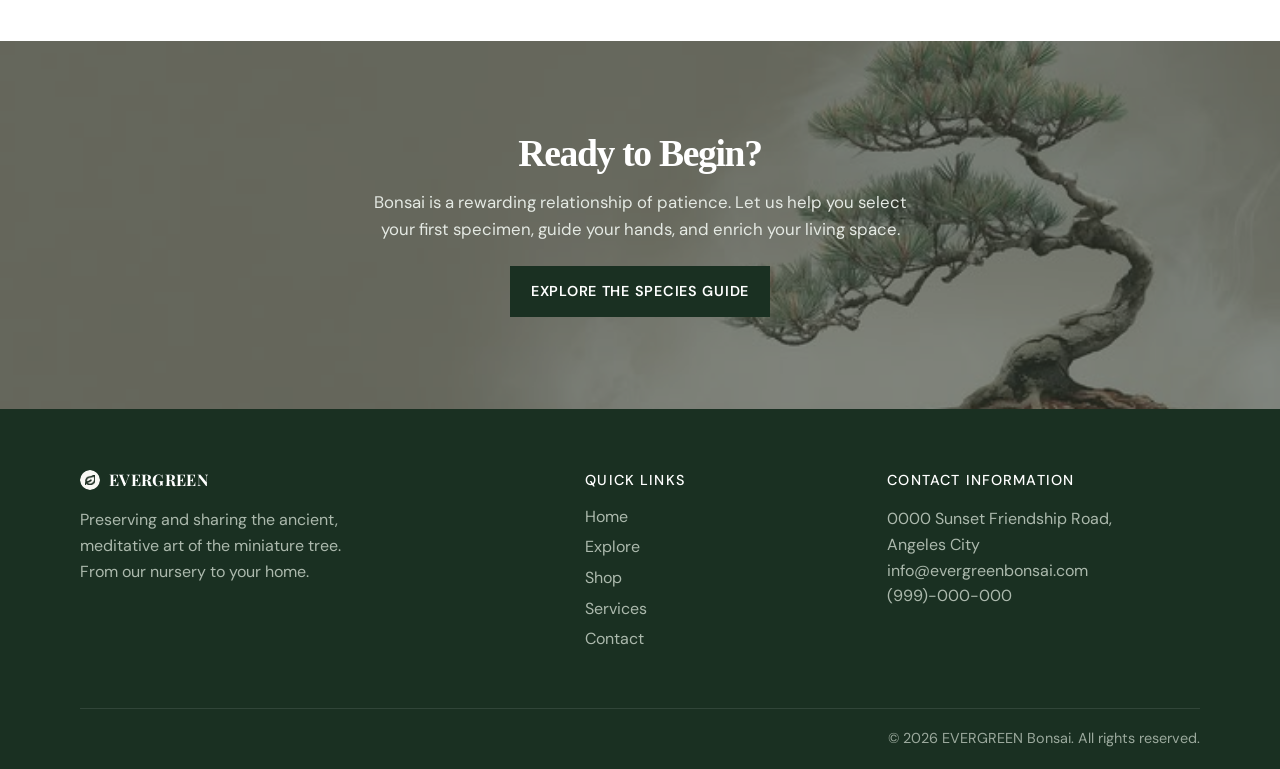
==== commit 2d1c2f92: "Add home html file" ====
--- a/index.html
+++ b/index.html
@@ -29,7 +29,6 @@
   <main id="top">
     <section class="hero">
       <div class="hero-content wrap">
-        <p class="eyebrow">A quieter way to grow</p>
         <h1>EVERGREEN</h1>
         <p class="hero-copy">Bonsai is more than gardening. It is a slow, meditative dialogue between tree and artist, capturing the majesty of ancient forest giants in the palm of your hand.</p>
         <div class="button-row">
@@ -43,7 +42,6 @@
 
     <section id="explore" class="intro section wrap reveal">
       <div>
-        <p class="eyebrow dark">Rooted in patience</p>
         <h2>What is Evergreen?</h2>
         <p>EVERGREEN is your place to discover and enjoy the world of bonsai. Whether you're just starting out or already passionate about growing bonsai, our platform brings everything together in one place from learning about different bonsai varieties and proper care to finding products and professional services.</p>
         <p>Our goal is to make bonsai more accessible and inspire more people to appreciate the patience, creativity, and beauty that goes into growing every tree.</p>
@@ -54,7 +52,6 @@
     <section class="plants section section-tint reveal">
       <div class="wrap">
         <div class="section-heading centered">
-          <p class="eyebrow dark">A living collection</p>
           <h2>Plant of the Day</h2>
           <p>Begin your connection with bonsai that are naturally resilient, highly responsive, and full of historical character.</p>
         </div>
@@ -77,7 +74,6 @@
 
     <section class="journey section wrap reveal">
       <div class="section-heading">
-        <p class="eyebrow dark">Learn by doing</p>
         <h2>Begin Your Bonsai Journey At Evergreen</h2>
         <p>Our structured educational tracks guide you through seasonal practices, ancient techniques, and master-level biology.</p>
       </div>
@@ -90,7 +86,7 @@
 
     <section id="shop" class="shop section section-tint reveal">
       <div class="wrap">
-        <div class="section-heading centered"><p class="eyebrow dark">Made for the craft</p><h2>Curated Tools &amp; Vessels</h2></div>
+        <div class="section-heading centered"><h2>Curated Tools &amp; Vessels</h2></div>
         <div class="product-grid">
           <article class="product-card"><img src="img/shop/TurnTable.png" alt="Wooden bonsai turntable"><div><h3>Wooden Turntable</h3><strong>$56</strong><small>View details ↗</small></div></article>
           <article class="product-card"><img src="img/shop/JapanaseShears.png" alt="Japanese bonsai shears"><div><h3>Japanese Shears</h3><strong>$45</strong><small>View details ↗</small></div></article>
@@ -101,11 +97,25 @@
     </section>
 
     <section id="services" class="services section wrap reveal">
-      <div class="section-heading service-heading"><p class="eyebrow dark">Hands-on expertise</p><h2>Our Services &amp; Design</h2><p>Thoughtful guidance and expert care for every stage of your bonsai practice.</p></div>
-      <div class="service-grid">
-        <article class="service-card"><img src="img/services/Workshop.png" alt="Bonsai workshop"><div><span aria-hidden="true">✦</span><h3>Bonsai Workshops</h3><p>Participate in hands-on nursery classes led by resident bonsai masters. Materials and starter tree included.</p></div></article>
-        <article class="service-card"><img src="img/services/Consultation.png" alt="Bonsai tree health consultation"><div><span aria-hidden="true">✦</span><h3>Tree Health Consultation</h3><p>Schedule seasonal maintenance assessments and practical care guidance for your treasured tree specimens.</p></div></article>
-        <article class="service-card"><img src="img/services/Design.png" alt="Custom bonsai design"><div><span aria-hidden="true">✦</span><h3>Custom Bonsai Design</h3><p>Collaborate with our master artists to create a high-art bonsai centerpiece for your space.</p></div></article>
+      <div class="service-photo">
+        <img src="img/home/Evergreen2.png" alt="Hands carefully styling and caring for a bonsai tree">
+      </div>
+      <div class="service-copy">
+        <h2>Our Services &amp; Design</h2>
+        <div class="service-list">
+          <article>
+            <h3>Bonsai Workshops</h3>
+            <p>Participate in small hands on nursery classes led by resident bonsai masters. Materials and starter tree included.</p>
+          </article>
+          <article>
+            <h3>Tree Health Consultation</h3>
+            <p>Schedule emergency medical or seasonal maintenance assessments for your historic private tree specimens.</p>
+          </article>
+          <article>
+            <h3>Custom Bonsai Design</h3>
+            <p>Collaborate directly with our master artists to select and design high-art bonsai centerpieces for private architecture.</p>
+          </article>
+        </div>
       </div>
     </section>
 
@@ -121,7 +131,7 @@
       <div><h3>Quick links</h3><a href="#top">Home</a><a href="explore.html">Explore</a><a href="shop.html">Shop</a><a href="services.html">Services</a><a href="contact.html">Contact</a></div>
       <div><h3>Contact information</h3><p>0000 Sunset Friendship Road, Angeles City<br>info@evergreenbonsai.com<br>(999)-000-000</p></div>
     </div>
-    <div class="wrap footer-bottom"><span>© <span id="year"></span> EVERGREEN Bonsai. All rights reserved.</span><span>Crafted with patience.</span></div>
+    <div class="wrap footer-bottom"><span>© <span id="year">2026</span> EVERGREEN Bonsai. All rights reserved.</span></div>
   </footer>
   <script src="script.js"></script>
 </body>
--- a/styles.css
+++ b/styles.css
@@ -1,11 +1,101 @@
 :root{--green:#1a3022;--green-2:#263c2d;--ink:#20251f;--cream:#f4f1ea;--line:#deded5;--muted:#667069;--serif:"Playfair Display",Georgia,serif;--sans:"DM Sans",Arial,sans-serif}
 *{box-sizing:border-box}html{scroll-behavior:smooth}body{margin:0;color:var(--ink);font:13px/1.65 var(--sans);background:#fff}img{display:block;max-width:100%}a{color:inherit;text-decoration:none}.wrap{width:min(1124px,calc(100% - 56px));margin-inline:auto}.sr-only{position:absolute;width:1px;height:1px;padding:0;margin:-1px;overflow:hidden;clip:rect(0,0,0,0);white-space:nowrap;border:0}
 .site-header{height:62px;display:flex;align-items:center;justify-content:space-between;padding:0 max(28px,calc((100vw - 1240px)/2));background:#f9f9f5;position:relative;z-index:10}.brand{display:flex;align-items:center;gap:9px;font:700 12px var(--serif);letter-spacing:.02em}.brand-mark{display:grid;place-items:center;width:23px;height:23px;border-radius:50%;background:var(--green);color:#fff;font:700 13px var(--sans);transform:rotate(-45deg)}.main-nav{display:flex;gap:34px;text-transform:uppercase;font-size:9px;letter-spacing:.04em;color:#57615a}.main-nav a{padding:23px 0 18px;border-bottom:1px solid transparent}.main-nav a.active,.main-nav a:hover{color:var(--green);border-color:var(--green)}.menu-toggle{display:none;background:none;border:0}
-.hero{height:440px;background:#4b504e;position:relative;overflow:hidden;color:#fff}.hero:after{content:"";position:absolute;inset:0;background:linear-gradient(90deg,rgba(16,23,19,.62),rgba(22,31,25,.05) 75%);z-index:1}.hero-content{position:relative;z-index:3;padding-top:104px}.eyebrow{text-transform:uppercase;letter-spacing:.13em;font-size:9px;color:#d1d8ce;margin:0 0 14px}.eyebrow.dark{color:#738276}.hero h1{font:700 clamp(42px,5vw,68px)/1 var(--serif);letter-spacing:-.045em;margin:0 0 19px}.hero-copy{max-width:415px;color:#e4e7e2;font-size:12px;line-height:1.55;margin:0 0 23px}.button-row{display:flex;gap:11px}.button{display:inline-flex;align-items:center;justify-content:center;text-transform:uppercase;letter-spacing:.05em;font-size:9px;font-weight:600;padding:12px 19px;min-height:36px}.button-primary{background:var(--green);color:#fff;border:1px solid var(--green)}.button-primary:hover{background:#2b4936}.button-outline-light{border:1px solid rgba(255,255,255,.55);color:#fff}.hero-image{position:absolute;z-index:2;right:4%;bottom:0;width:52%;height:91%;background:url("img/home/Home.jpg") center/cover no-repeat}.hero-chair{position:absolute;z-index:3;left:7%;bottom:-40px;width:185px;height:170px;background:rgba(220,222,221,.7);clip-path:polygon(0 0,70% 0,100% 100%,10% 100%)}.section{padding-block:80px}h2{font:700 clamp(27px,3vw,36px)/1.15 var(--serif);letter-spacing:-.035em;margin:0 0 18px}h3{font:700 14px/1.3 var(--serif);margin:0}.intro{display:grid;grid-template-columns:1.15fr .85fr;align-items:center;gap:90px;min-height:375px}.intro p:not(.eyebrow){max-width:535px;color:#4e574f;font-size:11px;line-height:1.7;margin:0 0 17px}.intro-tree{height:250px;display:grid;place-items:center}.intro-tree img{height:235px;object-fit:contain}
-.section-tint{background:var(--cream)}.section-heading{margin-bottom:37px}.section-heading>p:last-child{color:#687268;margin:0;max-width:640px;font-size:11px}.centered{text-align:center}.centered>p:last-child{margin-inline:auto}.plants{padding-block:72px 82px}.plant-grid{display:grid;grid-template-columns:repeat(3,1fr);gap:20px}.plant-card,.product-card{background:#fff}.card-image{height:210px;overflow:hidden}.card-image img{width:100%;height:100%;object-fit:cover}.card-body{padding:14px 16px 16px}.card-title{display:flex;justify-content:space-between;align-items:center;gap:10px}.card-title span{background:var(--green);color:#fff;padding:4px 8px;font-size:8px}.card-body p{color:#6b736c;font-size:10px;line-height:1.5;margin:10px 0 0}.journey{padding-block:80px 89px}.steps{display:grid;grid-template-columns:repeat(3,1fr);gap:20px}.step{border:1px solid var(--line);padding:19px 20px 22px;min-height:125px}.step-number{display:grid;place-items:center;width:26px;height:26px;border-radius:50%;background:#edf2ed;color:var(--green);font-weight:600;margin-bottom:13px}.step p{font-size:10px;line-height:1.55;color:#6b736c;margin:9px 0 0}.shop{padding-block:71px 82px}.product-grid{display:grid;grid-template-columns:repeat(4,1fr);gap:12px}.product-card img{width:100%;height:145px;object-fit:cover}.product-card>div{position:relative;padding:12px 12px 14px;border:1px solid #e4e2dc;border-top:0}.product-card h3{font-size:11px}.product-card strong{position:absolute;right:12px;top:12px;font-size:11px}.product-card small{display:block;font-size:8px;text-transform:uppercase;margin-top:9px;color:#4c5c50}.services{display:grid;grid-template-columns:.9fr 1.1fr;gap:55px;align-items:center;padding-block:88px}.service-photo img{width:100%;height:390px;object-fit:cover}.service-copy h2{margin-bottom:23px}.service-list article{display:grid;grid-template-columns:20px 1fr;gap:8px;padding:14px 0;border-bottom:1px solid var(--line)}.service-list article:first-child{border-top:1px solid var(--line)}.service-list span{color:#627c67;font-size:13px}.service-list h3{font-size:12px}.service-list p{color:#717971;font-size:10px;line-height:1.4;margin:5px 0 0}
-.cta{height:320px;position:relative;overflow:hidden;background:#667064;color:#fff;display:grid;place-items:center;text-align:center}.cta>img{position:absolute;inset:0;width:100%;height:100%;object-fit:cover;object-position:center 55%;opacity:.7}.cta-overlay{position:absolute;inset:0;background:rgba(35,49,39,.57);z-index:1}.cta-content{position:relative;z-index:2;max-width:500px;padding:30px}.cta h2{font-size:37px;margin-bottom:12px}.cta p:not(.eyebrow){font-size:11px;line-height:1.5;color:#e4e9e3;margin:0 auto 19px}.site-footer{background:var(--green);color:#dce4db;padding-top:58px}.footer-grid{display:grid;grid-template-columns:1.35fr .7fr 1fr;gap:90px;padding-bottom:48px}.footer-brand{color:#fff}.footer-grid p{color:#acb9ad;font-size:10px;line-height:1.55;max-width:280px;margin-top:17px}.footer-grid h3{text-transform:uppercase;font:500 9px var(--sans);letter-spacing:.08em;color:#fff;margin:2px 0 14px}.footer-grid>div:nth-child(2) a{display:block;color:#acb9ad;font-size:10px;margin:5px 0}.footer-bottom{border-top:1px solid rgba(255,255,255,.1);display:flex;justify-content:space-between;padding-block:18px;color:#9ba99d;font-size:9px}.reveal{opacity:0;transform:translateY(18px);transition:opacity .65s ease,transform .65s ease}.reveal.visible{opacity:1;transform:none}
-@media(max-width:800px){.wrap{width:min(100% - 40px,580px)}.site-header{height:58px;padding-inline:20px}.menu-toggle{display:flex;flex-direction:column;gap:4px;padding:8px;cursor:pointer}.menu-toggle span:not(.sr-only){width:21px;height:1px;background:var(--green)}.main-nav{display:none;position:absolute;top:58px;left:0;right:0;padding:10px 20px 17px;background:#f9f9f5;box-shadow:0 8px 16px #0001;flex-direction:column;gap:0}.main-nav.open{display:flex}.main-nav a{padding:10px 0}.hero{height:580px}.hero-image{width:100%;height:61%;right:0;opacity:.9}.hero-content{padding-top:70px}.hero-chair{left:-25px}.intro{grid-template-columns:1fr;gap:20px;padding-block:62px}.intro-tree{height:200px}.intro-tree img{height:200px}.section{padding-block:62px}.plants{padding-block:58px 66px}.plant-grid,.steps{grid-template-columns:1fr;gap:16px}.card-image{height:250px}.journey{padding-block:63px}.product-grid{grid-template-columns:repeat(2,1fr);gap:13px}.product-card img{height:155px}.services{grid-template-columns:1fr;gap:35px;padding-block:63px}.service-photo img{height:300px}.cta{height:345px}.footer-grid{grid-template-columns:1fr 1fr;gap:35px}.footer-grid>div:first-child{grid-column:1/-1}.footer-bottom{gap:10px;flex-direction:column}}
+.hero{height:440px;background:#4b504e;position:relative;overflow:hidden;color:#fff}.hero:after{content:"";position:absolute;inset:0;background:linear-gradient(90deg,rgba(13,19,15,.72),rgba(25,33,28,.4) 42%,rgba(25,33,28,.06) 74%);z-index:1}.hero-content{position:relative;z-index:3;padding-top:104px}.eyebrow{text-transform:uppercase;letter-spacing:.13em;font-size:9px;color:#d1d8ce;margin:0 0 14px}.eyebrow.dark{color:#738276}.hero h1{font:700 clamp(42px,5vw,68px)/1 var(--serif);letter-spacing:-.045em;margin:0 0 19px}.hero-copy{max-width:470px;color:#e4e7e2;font-size:12px;line-height:1.55;margin:0 0 23px}.button-row{display:flex;gap:11px}.button{display:inline-flex;align-items:center;justify-content:center;text-transform:uppercase;letter-spacing:.05em;font-size:9px;font-weight:600;padding:12px 19px;min-height:36px}.button-primary{background:var(--green);color:#fff;border:1px solid var(--green)}.button-primary:hover{background:#2b4936}.button-outline-light{border:1px solid rgba(255,255,255,.55);color:#fff}.hero-image{position:absolute;z-index:0;inset:0;width:100%;height:100%;background:url("img/home/Home.jpg") center center/cover no-repeat}.hero-chair{display:none}.section{padding-block:80px}h2{font:700 clamp(27px,3vw,36px)/1.15 Georgia,serif;letter-spacing:-.035em;margin:0 0 18px}h3{font:700 14px/1.3 var(--serif);margin:0}.intro{display:grid;grid-template-columns:1.15fr .85fr;align-items:center;gap:90px;min-height:375px}.intro p:not(.eyebrow){max-width:535px;color:#4e574f;font-size:11px;line-height:1.7;margin:0 0 17px}.intro-tree{height:250px;display:grid;place-items:center}.intro-tree img{height:235px;object-fit:contain}
+.section-tint{background:var(--cream)}.section-heading{margin-bottom:37px}.section-heading>p:last-child{color:#687268;margin:0;max-width:640px;font-size:11px}.centered{text-align:center}.centered>p:last-child{margin-inline:auto}.plants{padding-block:72px 82px}.plant-grid{display:grid;grid-template-columns:repeat(3,1fr);gap:20px}.plant-card,.product-card{background:#fff}.card-image{height:210px;overflow:hidden}.card-image img{width:100%;height:100%;object-fit:cover}.card-body{padding:14px 16px 16px}.card-title{display:flex;justify-content:space-between;align-items:center;gap:10px}.card-title span{background:var(--green);color:#fff;padding:4px 8px;font-size:8px}.card-body p{color:#6b736c;font-size:10px;line-height:1.5;margin:10px 0 0}.journey{padding-block:80px 89px}.steps{display:grid;grid-template-columns:repeat(3,1fr);gap:20px}.step{border:1px solid var(--line);padding:19px 20px 22px;min-height:125px}.step-number{display:grid;place-items:center;width:26px;height:26px;border-radius:50%;background:#edf2ed;color:var(--green);font-weight:600;margin-bottom:13px}.step p{font-size:10px;line-height:1.55;color:#6b736c;margin:9px 0 0}.shop{padding-block:71px 82px}.product-grid{display:grid;grid-template-columns:repeat(4,1fr);gap:12px}.product-card img{width:100%;height:145px;object-fit:cover}.product-card>div{position:relative;padding:12px 12px 14px;border:1px solid #e4e2dc;border-top:0}.product-card h3{font-size:11px}.product-card strong{position:absolute;right:12px;top:12px;font-size:11px}.product-card small{display:block;font-size:8px;text-transform:uppercase;margin-top:9px;color:#4c5c50}.services{display:grid;grid-template-columns:.95fr 1.05fr;gap:clamp(30px,4.5vw,65px);align-items:center;padding-block:88px}.service-photo{overflow:hidden;border-radius:8px}.service-photo img{width:100%;height:auto;aspect-ratio:4/3;object-fit:cover;border-radius:8px;display:block}.service-copy h2{margin:0 0 24px;font:700 clamp(26px,3vw,36px)/1.15 Georgia,serif;letter-spacing:-.035em}.service-list article{padding:16px 0;border-bottom:1px solid var(--line)}.service-list h3{font:700 15px/1.3 var(--serif);margin:0 0 6px;color:var(--ink)}.service-list p{color:#687268;font-size:11px;line-height:1.55;margin:0}
+.cta{height:390px;position:relative;overflow:hidden;background:#687064;color:#fff;display:grid;place-items:center;text-align:center}.cta>img{position:absolute;inset:0;width:100%;height:100%;object-fit:cover;object-position:center 48%;opacity:.82}.cta-overlay{position:absolute;inset:0;background:rgba(36,49,39,.5);z-index:1}.cta-content{position:relative;z-index:2;max-width:560px;padding:30px}.cta h2{font-size:37px;margin-bottom:12px}.cta p:not(.eyebrow){font-size:11px;line-height:1.6;color:#e4e9e3;margin:0 auto 22px}.site-footer{background:var(--green);color:#dce4db;padding-top:58px}.footer-grid{display:grid;grid-template-columns:1.35fr .7fr 1fr;gap:90px;padding-bottom:48px}.footer-brand{color:#fff}.footer-grid p{color:#acb9ad;font-size:10px;line-height:1.55;max-width:280px;margin-top:17px}.footer-grid h3{text-transform:uppercase;font:500 9px var(--sans);letter-spacing:.08em;color:#fff;margin:2px 0 14px}.footer-grid>div:nth-child(2) a{display:block;color:#acb9ad;font-size:10px;margin:5px 0}.footer-bottom{border-top:1px solid rgba(255,255,255,.1);display:flex;justify-content:flex-end;align-items:center;text-align:right;padding-block:18px;color:#9ba99d;font-size:9px}.reveal{opacity:0;transform:translateY(18px);transition:opacity .65s ease,transform .65s ease}.reveal.visible{opacity:1;transform:none}
+.brand img{width:23px;height:23px;object-fit:contain;border-radius:50%}.mobile-nav-brand{display:none}.footer-brand img{width:20px;height:20px}.service-heading{margin-bottom:27px}.service-heading>p:last-child{color:#687268;font-size:11px;margin:0}.service-grid{display:grid;grid-template-columns:repeat(3,1fr);gap:18px}.service-card{border:1px solid var(--line);background:#fff}.service-card>img{width:100%;height:185px;object-fit:cover}.service-card>div{padding:17px 17px 18px}.service-card span{color:#627c67;font-size:13px}.service-card h3{font-size:13px;margin-top:8px}.service-card p{color:#717971;font-size:10px;line-height:1.5;margin:7px 0 0}
+@media(max-width:800px){.wrap{width:min(100% - 40px,580px)}.site-header{height:58px;padding-inline:20px}.menu-toggle{display:flex;flex-direction:column;gap:4px;padding:8px;cursor:pointer}.menu-toggle span:not(.sr-only){width:21px;height:1px;background:var(--green)}.main-nav{display:none;position:absolute;top:58px;left:0;right:0;padding:10px 20px 17px;background:#f9f9f5;box-shadow:0 8px 16px #0001;flex-direction:column;gap:0}.main-nav.open{display:flex}.main-nav a{padding:10px 0}.hero{height:580px}.hero:after{background:linear-gradient(180deg,rgba(13,19,15,.78),rgba(25,33,28,.46) 48%,rgba(25,33,28,.16))}.hero-image{inset:0;width:100%;height:100%;right:auto;opacity:1;background-position:62% center}.hero-content{padding-top:70px}.intro{grid-template-columns:1fr;gap:20px;padding-block:62px}.intro-tree{height:200px}.intro-tree img{height:200px}.section{padding-block:62px}.plants{padding-block:58px 66px}.plant-grid,.steps{grid-template-columns:1fr;gap:16px}.card-image{height:250px}.journey{padding-block:63px}.product-grid{grid-template-columns:repeat(2,1fr);gap:13px}.product-card img{height:155px}.services{grid-template-columns:1fr;gap:35px;padding-block:63px}.service-photo img{height:300px}.cta{height:360px}.cta>img{object-position:60% center}.footer-grid{grid-template-columns:1fr 1fr;gap:35px}.footer-grid>div:first-child{grid-column:1/-1}.footer-bottom{gap:10px;align-items:flex-end;text-align:right}}
 @media(max-width:420px){h2{font-size:28px}.hero h1{font-size:46px}.hero-copy{max-width:310px}.product-grid{grid-template-columns:1fr}.product-card img{height:190px}.footer-grid{grid-template-columns:1fr}.footer-grid>div:first-child{grid-column:auto}.footer-bottom{font-size:8px}}
-.explore-page{background:#faf9f5}.explore-heading{padding-block:73px 34px}.explore-heading h1{font:700 clamp(31px,4vw,40px)/1.15 var(--serif);letter-spacing:-.035em;margin:0 0 10px}.explore-heading>p:last-child{color:#687268;font-size:12px;margin:0;max-width:980px}.explore-catalog{border-top:1px solid #ebe9e2;background:#f4f2ec;padding-block:0 63px}.filter-bar{display:flex;gap:12px;padding-block:24px 55px}.filter-button{border:1px solid #d8d7d1;background:#fff;border-radius:2px;padding:9px 18px;font:500 10px var(--sans);cursor:pointer}.filter-button:hover,.filter-button.active{background:var(--green);color:#fff;border-color:var(--green)}.species-grid{display:grid;grid-template-columns:repeat(4,1fr);gap:25px 23px}.species-card{background:#fff;border:1px solid #dddcd6;border-radius:6px;overflow:hidden}.species-card[hidden]{display:none}.species-card>img{width:100%;height:218px;object-fit:cover}.species-card>div{padding:19px 18px 16px}.species-card h2{font:700 15px/1.25 var(--serif);letter-spacing:0;margin:0 0 10px}.species-card p{font-size:10px;line-height:1.55;color:#6a736b;min-height:64px;margin:0 0 14px}.species-card a{display:block;border-top:1px solid #e7e5df;padding-top:13px;font-size:9px;font-weight:600}.species-card a span{font-size:15px;vertical-align:-1px;margin-left:4px}.explore-page .site-footer{padding-top:58px}.explore-page .footer-grid{grid-template-columns:1.35fr .7fr .7fr 1.25fr}.explore-page .footer-grid>div:nth-child(3) a{display:block;color:#acb9ad;font-size:10px;margin:5px 0}
+.explore-page{background:#faf9f5}.explore-heading{padding-block:73px 34px}.explore-heading h1{font:700 clamp(31px,4vw,40px)/1.15 Georgia,serif;letter-spacing:-.035em;margin:0 0 10px}.explore-heading>p:last-child{color:#687268;font-size:12px;margin:0;max-width:980px}.explore-catalog{border-top:1px solid #ebe9e2;background:#f4f2ec;padding-block:0 63px}.filter-bar{display:flex;gap:12px;padding-block:24px 55px}.filter-button{border:1px solid #d8d7d1;background:#fff;border-radius:2px;padding:9px 18px;font:500 10px var(--sans);cursor:pointer}.filter-button:hover,.filter-button.active{background:var(--green);color:#fff;border-color:var(--green)}.species-grid{display:grid;grid-template-columns:repeat(4,1fr);gap:25px 23px}.species-card{background:#fff;border:1px solid #dddcd6;border-radius:6px;overflow:hidden}.species-card[hidden]{display:none}.species-card>img{width:100%;height:218px;object-fit:cover}.species-card>div{padding:19px 18px 16px}.species-card h2{font:700 15px/1.25 var(--serif);letter-spacing:0;margin:0 0 10px}.species-card p{font-size:10px;line-height:1.55;color:#6a736b;min-height:64px;margin:0 0 14px}.species-card a{display:block;border-top:1px solid #e7e5df;padding-top:13px;font-size:9px;font-weight:600}.species-card a span{font-size:15px;vertical-align:-1px;margin-left:4px}.explore-page .site-footer{padding-top:58px}.explore-page .footer-grid{grid-template-columns:1.35fr .7fr .7fr 1.25fr}.explore-page .footer-grid>div:nth-child(3) a{display:block;color:#acb9ad;font-size:10px;margin:5px 0}
 @media(max-width:800px){.explore-heading{padding-block:55px 30px}.filter-bar{padding-bottom:35px;overflow-x:auto}.filter-button{white-space:nowrap}.species-grid{grid-template-columns:repeat(2,1fr);gap:16px}.species-card>img{height:210px}.explore-page .footer-grid{grid-template-columns:1fr 1fr}.explore-page .footer-grid>div:first-child{grid-column:1/-1}}
-@media(max-width:520px){.species-grid{grid-template-columns:1fr}.species-card>img{height:250px}.explore-page .footer-grid{grid-template-columns:1fr}.explore-page .footer-grid>div:first-child{grid-column:auto}}+@media(max-width:520px){.species-grid{grid-template-columns:1fr}.species-card>img{height:250px}.explore-page .footer-grid{grid-template-columns:1fr}.explore-page .footer-grid>div:first-child{grid-column:auto}}
+.catalog-page{background:#faf9f5}.shipping-bar{height:34px;background:var(--green);color:#fff;text-align:center;text-transform:uppercase;font-size:9px;padding-top:8px}.page-intro{padding-block:58px 35px}.page-intro h1{font:700 clamp(32px,4vw,42px)/1.15 Georgia,serif;letter-spacing:-.035em;margin:0 0 12px}.page-intro>p:last-child{font-size:12px;color:#687268;margin:0;max-width:1100px}.shop-catalog,.service-catalog{background:#f2f0e9;padding-block:0 72px}.shop-catalog .filter-bar{padding-bottom:55px}.featured-product{display:grid;grid-template-columns:1.08fr 1fr;background:#fff;border:1px solid #deddd7;border-radius:7px;overflow:hidden;margin-bottom:67px}.featured-product>img{width:100%;height:420px;object-fit:cover}.featured-product>div{padding:45px 40px}.featured-product strong{display:block;text-align:right;font:700 24px var(--serif)}.featured-product h2{font-size:28px;margin:24px 0 14px}.featured-product p,.featured-product li{font-size:10px;line-height:1.5;color:#69736b}.featured-product ul{padding-left:15px}.featured-product .button{width:100%;margin-top:6px}.catalog-title{font-size:27px;margin-bottom:25px}.catalog-grid{display:grid;grid-template-columns:repeat(4,1fr);gap:25px 23px}.catalog-card{background:#fff;border:1px solid #dddcd6;border-radius:5px;overflow:hidden;padding-bottom:14px}.catalog-card img{width:100%;height:175px;object-fit:cover}.catalog-card h3,.catalog-card b,.catalog-card small{display:block;margin-inline:15px}.catalog-card h3{font:600 11px var(--sans);margin-top:14px}.catalog-card b{font-size:11px;margin-top:7px}.catalog-card small{font-size:8px;text-transform:uppercase;color:#57645b;margin-top:9px}.bestsellers{background:var(--cream);padding-block:60px 75px}.bestsellers h2{font-size:27px;margin-bottom:3px}.bestsellers>div>p{font-size:11px;color:#6b746d;margin:0 0 25px}.seller-grid{display:grid;grid-template-columns:repeat(3,1fr);gap:20px}.seller-grid>div{display:flex;align-items:center;gap:13px;background:#fff;border:1px solid #deddd7;border-radius:5px;padding:12px}.seller-grid img{width:60px;height:60px;object-fit:cover}.seller-grid span{font-size:10px}.seller-grid b,.seller-grid small{display:block}.seller-grid small{font-size:8px;color:#a16c20;margin-top:3px}.service-catalog{padding-block:40px 80px}.service-page-grid{display:grid;grid-template-columns:repeat(3,1fr);gap:23px}.service-page-grid article{background:#fff;border:1px solid #deddd7;border-radius:5px;overflow:hidden}.service-page-grid article>img{width:100%;height:218px;object-fit:cover}.service-page-grid article>div{padding:18px 20px}.service-page-grid h2{font-size:16px;margin-bottom:14px}.service-page-grid p,.service-page-grid li{font-size:10px;line-height:1.55;color:#69736b}.service-page-grid ul{padding-left:14px;min-height:114px}.service-page-grid .button{width:100%;padding-block:10px}.how-it-works{background:#fff;padding-block:72px 80px}.how-it-works .section-heading{max-width:570px;margin-inline:auto}.how-it-works .steps{grid-template-columns:repeat(4,1fr)}.faq-section{background:var(--cream);padding-block:70px 90px}.faq-section>div{max-width:800px}.faq-section h2{text-align:center;margin-bottom:38px}.faq-section details{background:#fff;margin:0 0 16px;padding:17px 23px}.faq-section summary{font:700 13px var(--serif);cursor:pointer;list-style:none}.faq-section summary::-webkit-details-marker{display:none}.faq-section summary span{float:right;font:18px var(--sans)}.faq-section details p{font-size:10px;color:#69736b;line-height:1.5;margin:12px 0 0}
+h2,.explore-heading h1,.page-intro h1{font-family:Georgia,serif;font-weight:700}
+@media(max-width:800px){
+  .main-nav{position:fixed;inset:0 0 0 auto;width:min(100vw,374px);height:100vh;padding:24px 40px 38px;background:var(--green);box-shadow:-12px 0 28px rgba(16,30,20,.2);z-index:20;display:none;align-items:flex-start;flex-direction:column;gap:0}
+  .main-nav.open{display:flex}
+  .main-nav .mobile-nav-brand{display:flex;align-items:center;color:#fff;border:0;padding:0;margin:0 0 48px;font-size:16px}
+  .main-nav .mobile-nav-brand img{width:23px;height:23px}
+  .main-nav>a:not(.mobile-nav-brand){color:#fff;border:0;padding:0;margin:0 0 25px;font-size:18px;line-height:1.4;letter-spacing:0}
+  .main-nav>a:not(.mobile-nav-brand).active{font-weight:600}
+  .menu-toggle.open{position:fixed;top:19px;right:17px;z-index:30;width:28px;height:28px;padding:0}
+  .menu-toggle.open span:not(.sr-only){display:none}
+  .menu-toggle.open:after{content:"×";display:block;color:#fff;font:400 29px/24px Arial}
+  .service-grid{grid-template-columns:1fr;gap:16px}
+  .service-card>img{height:230px}
+  .featured-product{grid-template-columns:1fr;margin-bottom:48px}.featured-product>img{height:280px}.featured-product>div{padding:25px}.featured-product h2{font-size:25px}.catalog-grid,.service-page-grid{grid-template-columns:repeat(2,1fr);gap:16px}.catalog-card img{height:190px}.seller-grid,.how-it-works .steps{grid-template-columns:1fr 1fr}.page-intro{padding-block:45px 30px}
+}
+@media(max-width:520px){.catalog-grid,.service-page-grid,.seller-grid,.how-it-works .steps{grid-template-columns:1fr}.catalog-card img,.service-page-grid article>img{height:245px}.filter-bar{flex-wrap:nowrap}.featured-product>img{height:240px}.featured-product>div{padding:22px}.service-catalog{padding-top:25px}.faq-section{padding-block:55px 65px}}
+.contact-intro{padding-bottom:38px}.contact-main{background:#fff;border-top:1px solid #e6e4dd;padding-block:68px 72px}.contact-grid{display:grid;grid-template-columns:1.1fr .9fr;gap:78px}.contact-form h2,.contact-info h2{font:400 24px var(--serif);margin:0 0 27px}.contact-form label{display:block;font-size:10px;margin:0 0 6px}.contact-form input,.contact-form textarea{display:block;width:100%;border:1px solid #deddd7;background:#fff;padding:12px;font:11px var(--sans);color:var(--ink);margin-bottom:17px}.contact-form textarea{resize:vertical;min-height:132px}.contact-form .button{width:100%;margin-top:2px}.form-status{font-size:11px;color:#627c67;margin:12px 0 0}.contact-info>div{display:flex;gap:14px;align-items:flex-start;margin:0 0 17px}.contact-info>div>span{width:28px;height:28px;min-width:28px;display:grid;place-items:center;border-radius:50%;background:#edf0e9;flex-shrink:0;margin-top:2px}.contact-info>div>span img{width:13px;height:13px;object-fit:contain;display:block}.contact-info p{font-size:12px;line-height:1.55;margin:0}.contact-info p small,.social-label{display:block;text-transform:uppercase;letter-spacing:.08em;color:#7a847b;font-size:8px;margin-bottom:2px}.social-label{margin-top:35px}.socials{display:flex;gap:10px;margin-top:9px}.socials a{border:1px solid #dddcd6;padding:8px 14px;font-size:10px}.visit-store{background:var(--cream);padding-block:78px 88px}.visit-grid{display:grid;grid-template-columns:1fr 1fr;align-items:center;gap:75px}.visit-grid h2{font-size:30px}.visit-grid p{font-size:12px;line-height:1.7;max-width:470px}.visit-grid img{width:100%;height:370px;object-fit:cover}.contact-page .footer-grid{grid-template-columns:1.35fr .8fr 1fr}
+@media(max-width:800px){.contact-grid,.visit-grid{grid-template-columns:1fr;gap:45px}.contact-main{padding-block:55px 60px}.visit-grid img{height:290px}.visit-store{padding-block:58px 65px}}
+
+/* Desktop readability pass */
+@media(min-width:801px){
+  body{font-size:1rem;line-height:1.6}
+  .wrap{width:min(70rem,calc(100% - 4rem))}
+  .site-header{height:3.1rem;padding-inline:max(2rem,calc((100vw - 70rem)/2))}
+  .brand{font-size:.9rem}
+  .main-nav{gap:1.85rem;font-size:.82rem}
+  .main-nav a{padding-block:1.05rem .72rem}
+  .section{padding-block:clamp(3rem,5vw,4.75rem)}
+  .eyebrow{font-size:.88rem}
+  h2{font-size:clamp(1.75rem,2.3vw,2.35rem);margin-bottom:.9rem}
+  h3{font-size:1rem}
+  .hero{height:27.5rem}
+  .hero-content{padding-top:6.5rem}
+  .hero h1{font-size:clamp(2.6rem,4.2vw,3.8rem);margin-bottom:1rem}
+  .hero-copy{font-size:1rem;max-width:32rem;margin-bottom:1.35rem}
+  .button{font-size:.85rem;padding:.75rem 1.15rem;min-height:2.5rem}
+  .intro{min-height:14.7rem;gap:4rem}
+  .intro p:not(.eyebrow),.section-heading>p:last-child{font-size:.98rem;line-height:1.65}
+  .intro-tree{height:12.5rem}.intro-tree img{height:12rem}
+  .plants{padding-block:3.9rem 4.2rem}
+  .section-heading{margin-bottom:2rem}
+  .plant-grid{gap:.9rem}.card-image{height:10.7rem}.card-body{padding:1rem}.card-title span{font-size:.82rem}.card-body p{font-size:.95rem;line-height:1.55;margin-top:.65rem}
+  .journey{padding-block:4rem 4.4rem}.steps{gap:.9rem}.step{padding:1.1rem 1.2rem 1.25rem;min-height:8rem}.step-number{width:1.7rem;height:1.7rem;margin-bottom:.75rem}.step p{font-size:.95rem;line-height:1.55;margin-top:.55rem}
+  .shop{padding-block:3.7rem 4.2rem}.product-grid{gap:.8rem}.product-card img{height:8.6rem}.product-card>div{padding:1rem}.product-card h3{font-size:.95rem}.product-card strong{font-size:.95rem;right:1rem;top:1rem}.product-card small{font-size:.88rem;margin-top:.65rem}
+  .services{padding-block:4.5rem;display:grid;grid-template-columns:.95fr 1.05fr;gap:clamp(2.5rem,4.5vw,4.5rem);align-items:center}.service-photo img{height:25rem;border-radius:8px}.service-copy h2{font-size:2.2rem;margin-bottom:1.8rem}.service-list article{padding:1.25rem 0;border-bottom:1px solid var(--line)}.service-list h3{font-size:1.15rem;margin-bottom:.5rem}.service-list p{font-size:.95rem;line-height:1.6}
+  .cta{height:21rem}.cta-content{max-width:38rem;padding:1.4rem}.cta h2{font-size:2.15rem;margin-bottom:.75rem}.cta p:not(.eyebrow){font-size:1rem;line-height:1.6;margin-bottom:1.3rem}
+  .site-footer{padding-top:3.3rem}.footer-grid{gap:4.5rem;padding-bottom:2.8rem}.footer-grid p,.footer-grid>div:nth-child(2) a,.explore-page .footer-grid>div:nth-child(3) a{font-size:.95rem;line-height:1.6}.footer-grid h3{font-size:.88rem;margin-bottom:.8rem}.footer-bottom{padding-block:1rem;font-size:.88rem; }
+  .explore-heading,.page-intro{padding-block:3.6rem 1.8rem}.explore-heading h1,.page-intro h1{font-size:2.1rem}.explore-heading>p:last-child,.page-intro>p:last-child{font-size:1rem;line-height:1.65}
+  .explore-catalog{padding-bottom:3.9rem}.filter-bar{gap:.65rem;padding-block:1rem 3rem}.filter-button{font-size:.86rem;padding:.55rem 1rem}.species-grid{gap:1.45rem 1.2rem}.species-card>img{height:12.5rem}.species-card>div{padding:1.1rem}.species-card h2{font-size:1.1rem}.species-card p{font-size:.95rem;line-height:1.55;min-height:5.5rem;margin-bottom:.9rem}.species-card a{font-size:.85rem;padding-top:.8rem}
+  .shipping-bar{height:2.2rem;font-size:.88rem;padding-top:.45rem}.shop-catalog{padding-bottom:4.3rem}.shop-catalog .filter-bar{padding-bottom:2.5rem}.featured-product{margin-bottom:3.7rem}.featured-product>img{height:18rem}.featured-product>div{padding:2.1rem}.featured-product strong{font-size:1.5rem}.featured-product h2{font-size:1.75rem;margin:1.2rem 0 .8rem}.featured-product p,.featured-product li{font-size:.95rem;line-height:1.55}.catalog-title{font-size:1.75rem;margin-bottom:1.25rem}.catalog-grid{gap:1.2rem}.catalog-card img{height:11.5rem}.catalog-card h3{font-size:.95rem;margin-top:.9rem}.catalog-card b{font-size:.95rem;margin-top:.45rem}.catalog-card small{font-size:.88rem;margin-top:.55rem}.bestsellers{padding-block:3.7rem 4.5rem}.bestsellers>div>p{font-size:.98rem}.seller-grid{gap:1rem}.seller-grid span{font-size:.95rem}.seller-grid small{font-size:.88rem}
+  .service-catalog{padding-block:2rem 4.8rem}.service-page-grid{gap:1.2rem}.service-page-grid article>img{height:10.5rem}.service-page-grid article>div{padding:1.2rem}.service-page-grid h2{font-size:1.15rem;margin-bottom:.85rem}.service-page-grid p,.service-page-grid li{font-size:.95rem;line-height:1.55}.service-page-grid ul{min-height:9rem}.how-it-works{padding-block:4.3rem 4.7rem}.faq-section{padding-block:4.2rem 5rem}.faq-section h2{margin-bottom:2rem}.faq-section details{margin-bottom:.9rem;padding:1.1rem 1.3rem}.faq-section summary{font-size:1rem}.faq-section details p{font-size:.95rem;line-height:1.55}
+  .contact-main{padding-block:3.4rem 3.7rem}.contact-grid{gap:4rem}.contact-form h2,.contact-info h2{font-size:1.65rem;margin-bottom:1.7rem}.contact-form label{font-size:.9rem}.contact-form input,.contact-form textarea{padding:.75rem;font-size:.95rem;margin-bottom:1rem}.contact-form textarea{min-height:6.5rem}.form-status{font-size:.95rem}.contact-info>div{gap:.8rem;margin-bottom:1.1rem}.contact-info>div>span{width:1.85rem;height:1.85rem;min-width:1.85rem}.contact-info>div>span img{width:.85rem;height:.85rem}.contact-info p{font-size:1rem;line-height:1.6}.contact-info p small,.social-label{font-size:.88rem}.social-label{margin-top:2rem}.socials a{padding:.55rem .85rem;font-size:.9rem}.visit-store{padding-block:4rem 4.5rem}.visit-grid{gap:4.5rem}.visit-grid h2{font-size:1.9rem}.visit-grid p{font-size:1rem;line-height:1.75}.visit-grid img{height:15rem}
+}
+
+/* Keep wide desktop pages centered without scaling text down. */
+@media(min-width:1200px){
+  html{overflow-x:hidden}
+  body{width:100%;transform:none}
+  .site-header{height:3.45rem}
+  .brand{font-size:1rem}
+  .main-nav{gap:2rem;font-size:.9rem}
+  .main-nav a{padding-block:1.18rem .82rem}
+  .eyebrow{font-size:.9rem}
+  .hero{height:30rem}
+  .hero-content{padding-top:7rem}
+  .hero h1{font-size:clamp(2.9rem,4.6vw,4.15rem);margin-bottom:1.15rem}
+  .hero-copy{font-size:1.05rem;line-height:1.6;max-width:34rem;margin-bottom:1.45rem}
+  .button{font-size:.9rem;padding:.8rem 1.25rem;min-height:2.6rem}
+  h2{font-size:clamp(1.75rem,2.35vw,2.2rem);margin-bottom:1rem}
+  h3{font-size:1.08rem}
+  .section{padding-block:clamp(3.5rem,5.5vw,5.25rem)}
+  .intro{min-height:16.5rem;gap:4.75rem}
+  .intro p:not(.eyebrow),.section-heading>p:last-child{font-size:1.05rem;line-height:1.65}
+  .intro-tree{height:14rem}.intro-tree img{height:13.5rem}
+  .plants{padding-block:4.5rem 4.8rem}
+  .section-heading{margin-bottom:2.35rem}
+  .plant-grid{gap:1.1rem}.card-image{height:12rem}.card-body{padding:1.15rem}.card-title span{font-size:.88rem}.card-body p{font-size:1rem;line-height:1.55;margin-top:.7rem}
+  .journey{padding-block:4.7rem 5.1rem}.steps{gap:1.1rem}.step{padding:1.3rem;min-height:9rem}.step-number{width:1.8rem;height:1.8rem;margin-bottom:.85rem}.step p{font-size:1rem;line-height:1.55;margin-top:.6rem}
+  .shop{padding-block:4.3rem 4.8rem}.product-grid{gap:1rem}.product-card img{height:10rem}.product-card>div{padding:1.1rem}.product-card h3{font-size:1rem}.product-card strong{font-size:1rem;right:1.1rem;top:1.1rem}.product-card small{font-size:.85rem;margin-top:.7rem}
+  .services{padding-block:5.2rem;display:grid;grid-template-columns:.95fr 1.05fr;gap:5.5rem;align-items:center}.service-photo img{height:28rem;border-radius:8px}.service-copy h2{font-size:2.4rem;margin-bottom:2rem}.service-list article{padding:1.4rem 0}.service-list h3{font-size:1.22rem;margin-bottom:.55rem}.service-list p{font-size:1rem;line-height:1.6}
+  .cta{height:23rem}.cta-content{max-width:39rem;padding:1.7rem}.cta h2{font-size:2.35rem;margin-bottom:.85rem}.cta p:not(.eyebrow){font-size:1.05rem;line-height:1.6;margin-bottom:1.45rem}
+  .site-footer{padding-top:3.8rem}.footer-grid{gap:5.2rem;padding-bottom:3.2rem}.footer-grid p,.footer-grid>div:nth-child(2) a{font-size:1rem;line-height:1.6}.footer-grid h3{font-size:.9rem;margin-bottom:.9rem}.footer-bottom{padding-block:1.15rem;font-size:.9rem}
+  .explore-heading,.page-intro{padding-block:4.2rem 2.15rem}.explore-heading h1,.page-intro h1{font-size:2.35rem}.explore-heading>p:last-child,.page-intro>p:last-child{font-size:1.05rem}
+  .explore-catalog{padding-bottom:4.5rem}.filter-bar{gap:.8rem;padding-block:1.2rem 3.4rem}.filter-button{font-size:.9rem;padding:.6rem 1.05rem}.species-grid{gap:1.7rem 1.4rem}.species-card>img{height:13rem}.species-card>div{padding:1.2rem}.species-card h2{font-size:1.2rem}.species-card p{font-size:1rem;min-height:5.8rem;margin-bottom:1rem}.species-card a{font-size:.9rem;padding-top:.85rem}
+  .shipping-bar{height:2.3rem;font-size:.9rem;padding-top:.5rem}.shop-catalog{padding-bottom:5rem}.shop-catalog .filter-bar{padding-bottom:2.9rem}.featured-product{margin-bottom:4.3rem}.featured-product>img{height:20rem}.featured-product>div{padding:2.4rem}.featured-product strong{font-size:1.6rem}.featured-product h2{font-size:1.9rem;margin:1.4rem 0 1rem}.featured-product p,.featured-product li{font-size:1rem}.catalog-title{font-size:1.9rem;margin-bottom:1.45rem}.catalog-grid{gap:1.4rem}.catalog-card img{height:12.8rem}.catalog-card h3{font-size:1rem;margin-top:1rem}.catalog-card b{font-size:1rem;margin-top:.55rem}.catalog-card small{font-size:.9rem;margin-top:.65rem}.bestsellers{padding-block:4.3rem 5.2rem}.bestsellers>div>p{font-size:1.05rem}.seller-grid{gap:1.2rem}.seller-grid span{font-size:1rem}.seller-grid small{font-size:.9rem}
+  .service-catalog{padding-block:2.4rem 5.5rem}.service-page-grid{gap:1.4rem}.service-page-grid article>img{height:11rem}.service-page-grid article>div{padding:1.3rem}.service-page-grid h2{font-size:1.22rem;margin-bottom:.95rem}.service-page-grid p,.service-page-grid li{font-size:1rem}.service-page-grid ul{min-height:9.5rem}.how-it-works{padding-block:4.9rem 5.4rem}.faq-section{padding-block:4.8rem 5.8rem}.faq-section h2{margin-bottom:2.3rem}.faq-section details{margin-bottom:1rem;padding:1.2rem 1.4rem}.faq-section summary{font-size:1.05rem}.faq-section details p{font-size:1rem}
+  .contact-main{padding-block:3.9rem 4.25rem}.contact-grid{gap:4.6rem}.contact-form h2,.contact-info h2{font-size:1.8rem;margin-bottom:1.95rem}.contact-form label{font-size:.95rem}.contact-form input,.contact-form textarea{padding:.8rem;font-size:1rem;margin-bottom:1.05rem}.contact-form textarea{min-height:7rem}.form-status{font-size:1rem}.contact-info>div{gap:.9rem;margin-bottom:1.2rem}.contact-info>div>span{width:2rem;height:2rem;min-width:2rem}.contact-info>div>span img{width:.95rem;height:.95rem}.contact-info p{font-size:1.05rem}.social-label{margin-top:2.3rem}.socials a{padding:.6rem .9rem;font-size:.95rem}.visit-store{padding-block:4.6rem 5.2rem}.visit-grid{gap:5.2rem}.visit-grid h2{font-size:2rem}.visit-grid p{font-size:1.05rem;line-height:1.75}.visit-grid img{height:16.5rem}
+}
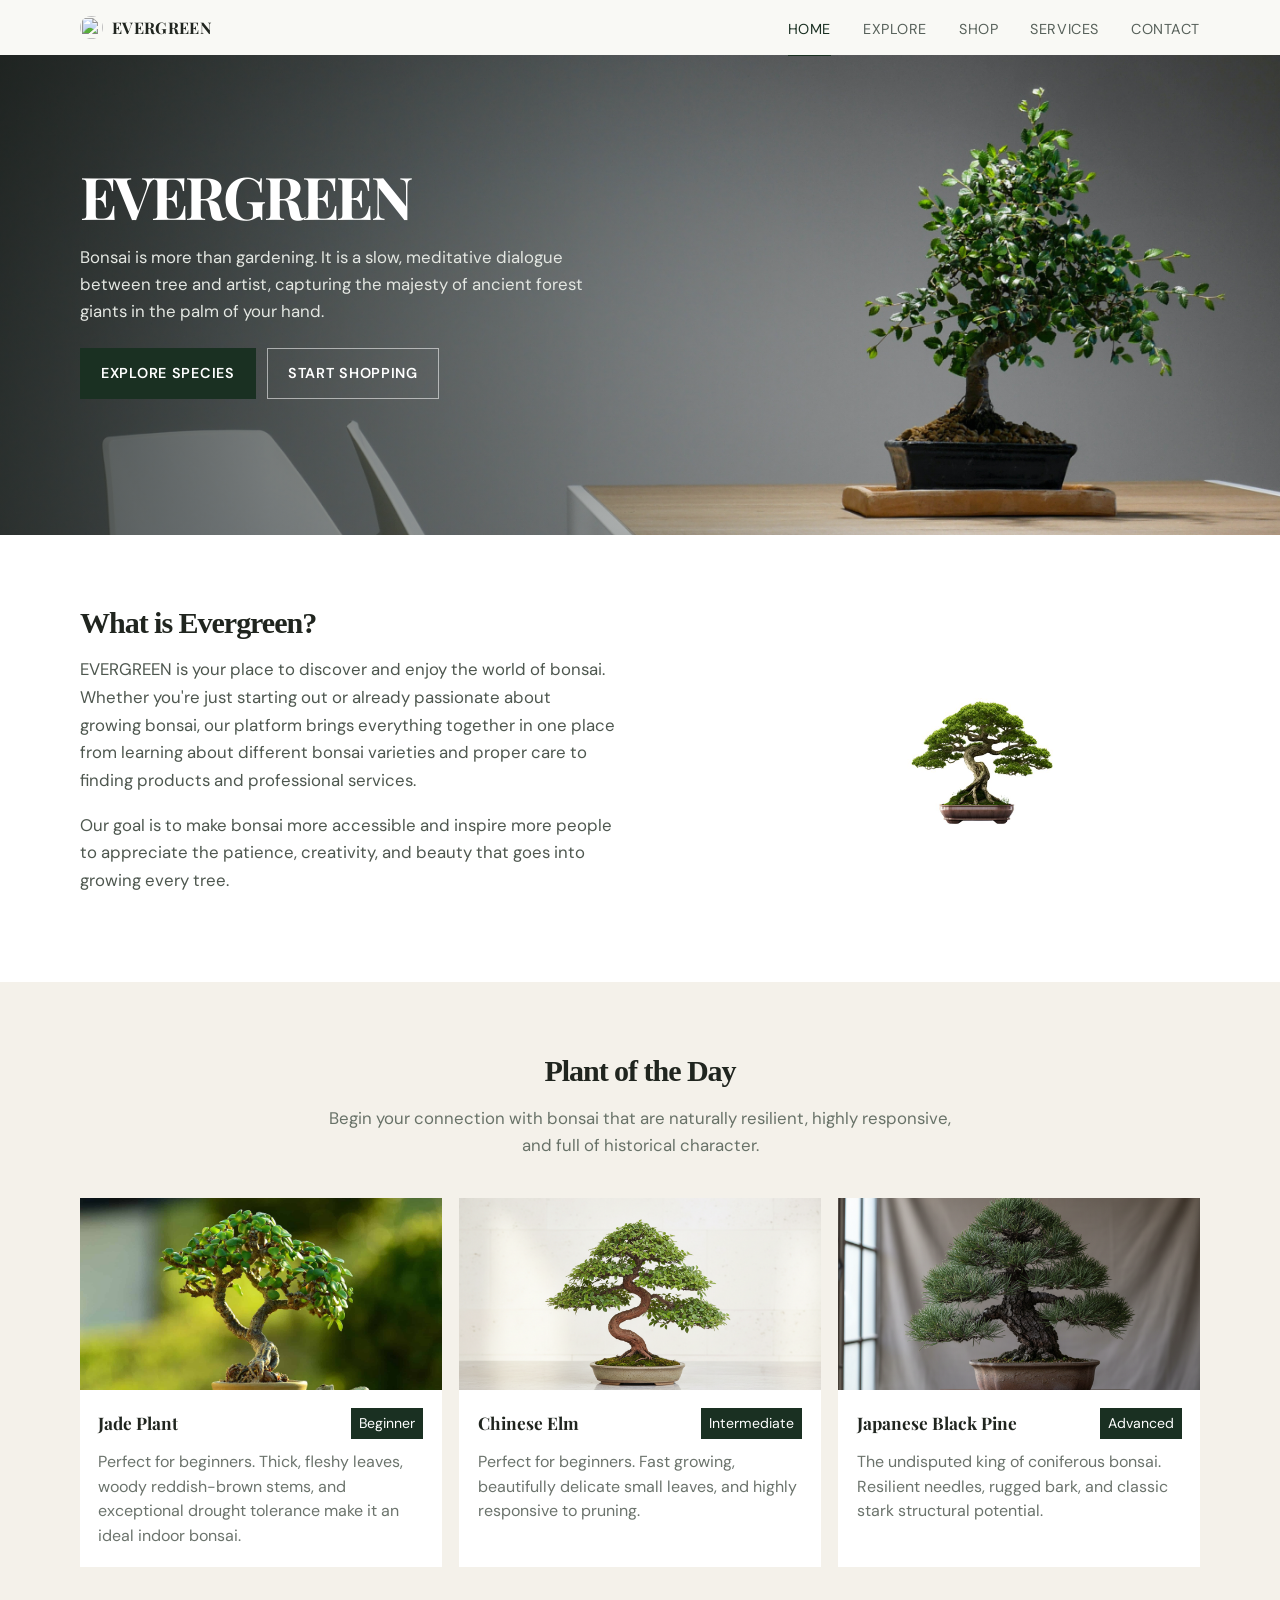
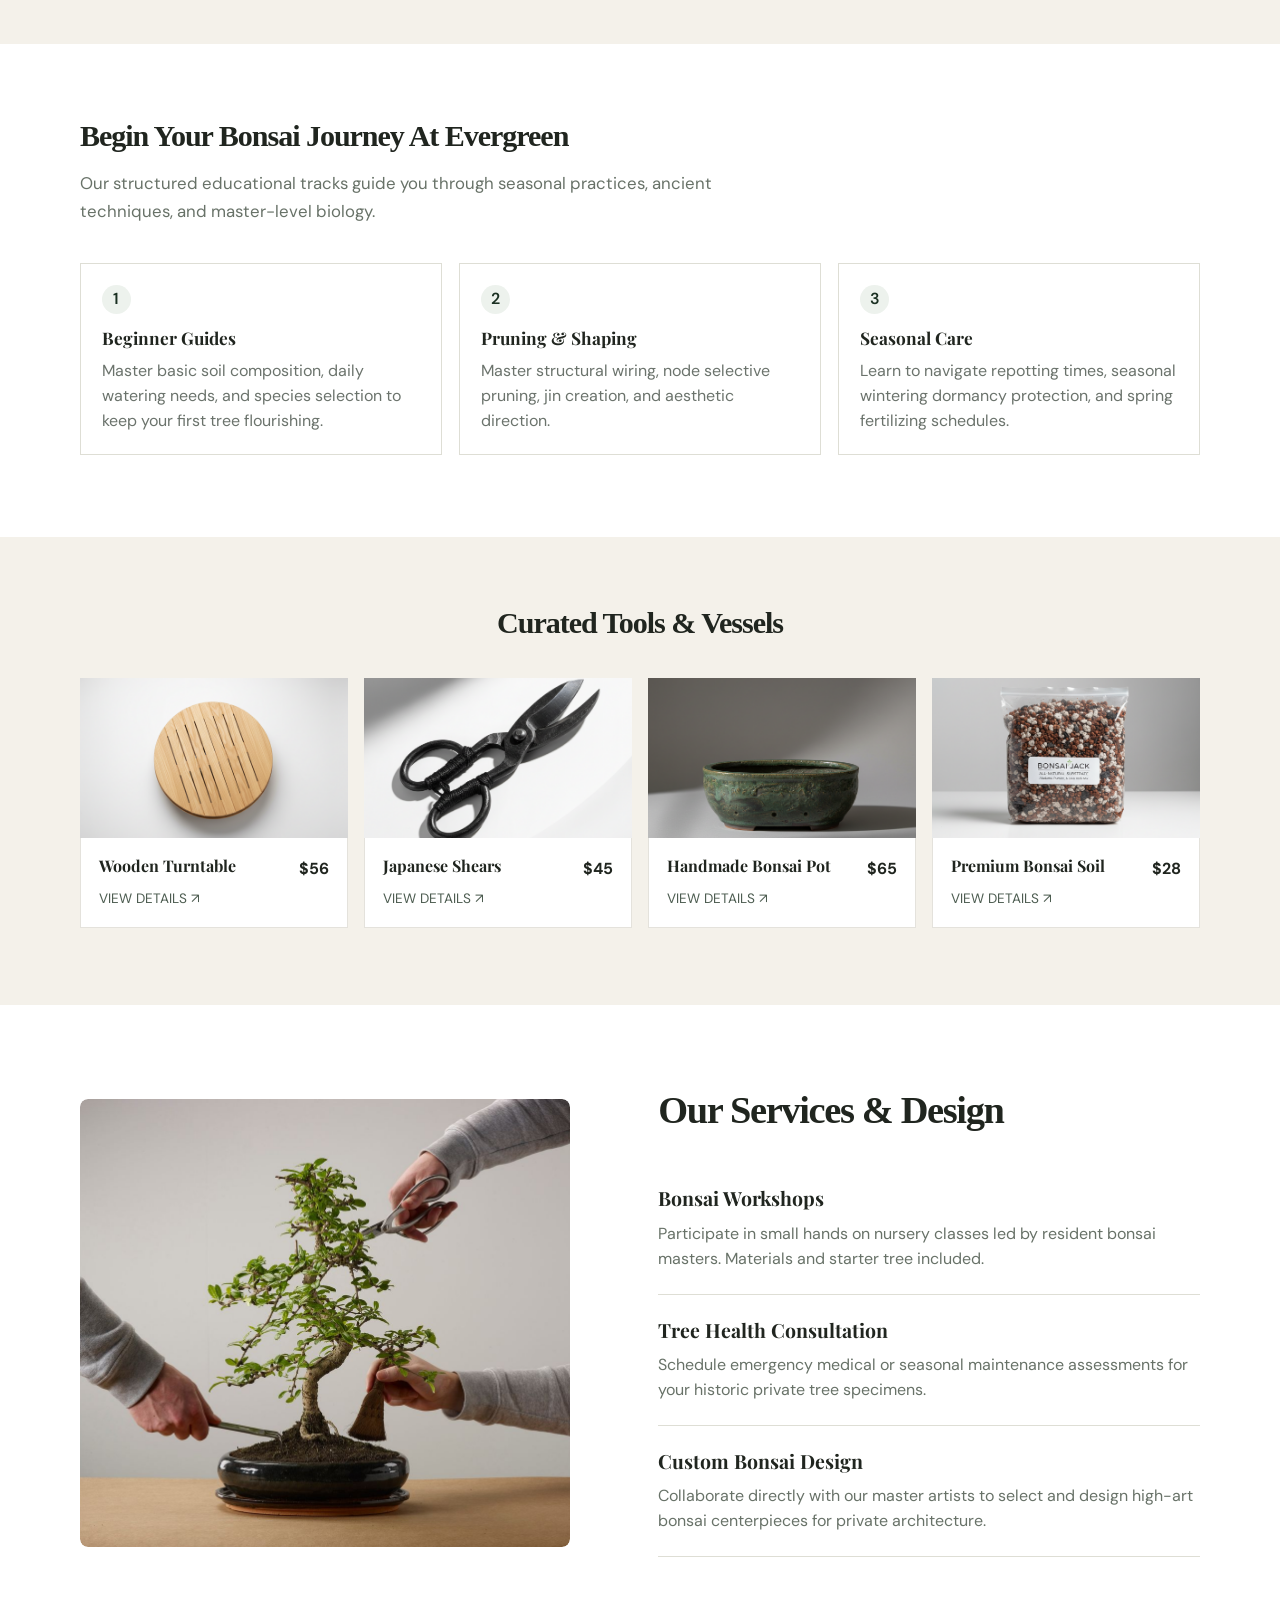
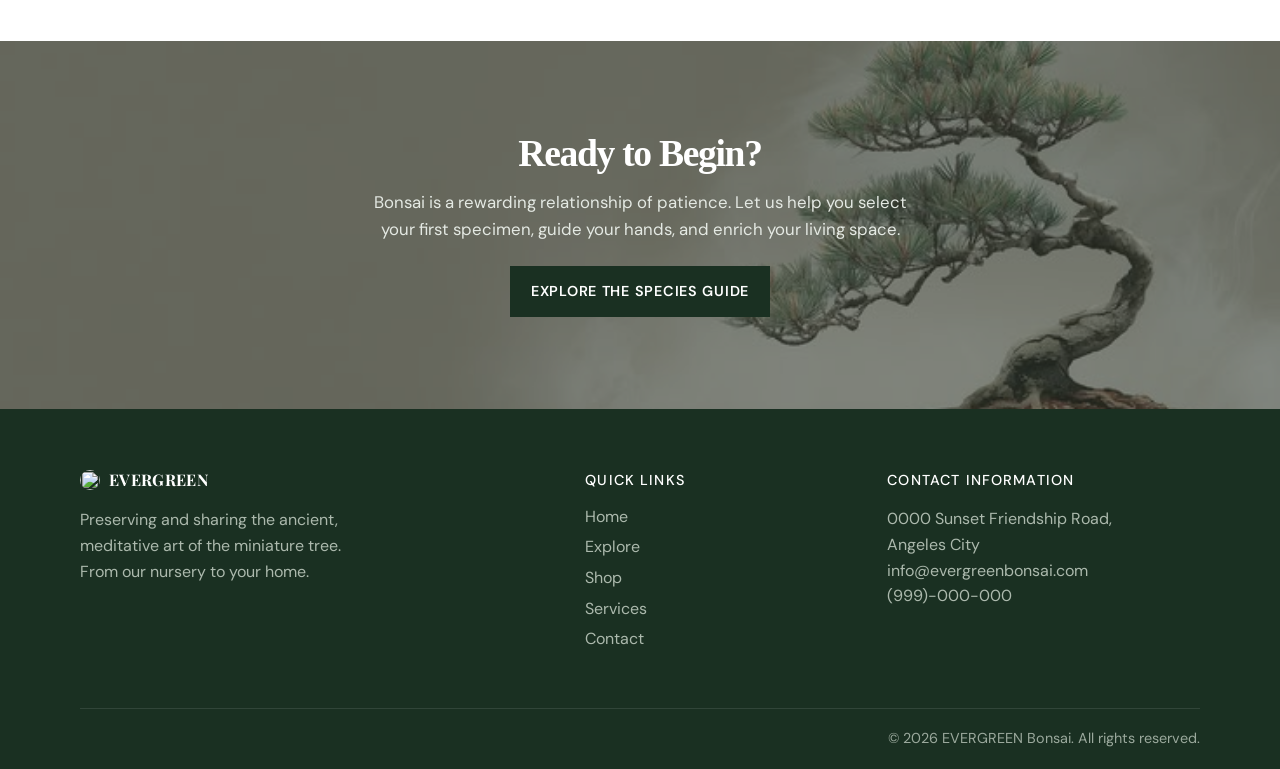
==== commit 0a16648a: "Add favicon link and update logo references in multiple HTML files" ====
--- a/index.html
+++ b/index.html
@@ -8,16 +8,16 @@
   <link rel="preconnect" href="https://fonts.googleapis.com">
   <link rel="preconnect" href="https://fonts.gstatic.com" crossorigin>
   <link href="https://fonts.googleapis.com/css2?family=DM+Sans:wght@400;500;600&family=Playfair+Display:wght@600;700&display=swap" rel="stylesheet">
-  <link rel="stylesheet" href="styles.css">
+  <link rel="icon" type="image/png" href="img/assets/logo-green.png"><link rel="stylesheet" href="styles.css">
 </head>
 <body>
   <header class="site-header">
-    <a class="brand" href="#top" aria-label="Evergreen home"><img src="img/home/logo.png" alt=""><span>EVERGREEN</span></a>
+    <a class="brand" href="#top" aria-label="Evergreen home"><img src="img/assets/logo-green.png" alt=""><span>EVERGREEN</span></a>
     <button class="menu-toggle" type="button" aria-expanded="false" aria-controls="main-nav">
       <span></span><span></span><span></span><span class="sr-only">Open menu</span>
     </button>
     <nav id="main-nav" class="main-nav" aria-label="Primary navigation">
-      <a class="mobile-nav-brand brand" href="#top" aria-label="Evergreen home"><img src="img/home/logo.png" alt=""><span>EVERGREEN</span></a>
+      <a class="mobile-nav-brand brand" href="#top" aria-label="Evergreen home"><img src="img/assets/logo-green.png" alt=""><span>EVERGREEN</span></a>
       <a class="active" href="#top">Home</a>
       <a href="explore.html">Explore</a>
       <a href="shop.html">Shop</a>
@@ -127,7 +127,7 @@
 
   <footer id="contact" class="site-footer">
     <div class="wrap footer-grid">
-      <div><a class="brand footer-brand" href="#top"><img src="img/home/logo.png" alt=""><span>EVERGREEN</span></a><p>Preserving and sharing the ancient, meditative art of the miniature tree. From our nursery to your home.</p></div>
+      <div><a class="brand footer-brand" href="#top"><img src="img/assets/logo-white.png" alt=""><span>EVERGREEN</span></a><p>Preserving and sharing the ancient, meditative art of the miniature tree. From our nursery to your home.</p></div>
       <div><h3>Quick links</h3><a href="#top">Home</a><a href="explore.html">Explore</a><a href="shop.html">Shop</a><a href="services.html">Services</a><a href="contact.html">Contact</a></div>
       <div><h3>Contact information</h3><p>0000 Sunset Friendship Road, Angeles City<br>info@evergreenbonsai.com<br>(999)-000-000</p></div>
     </div>
